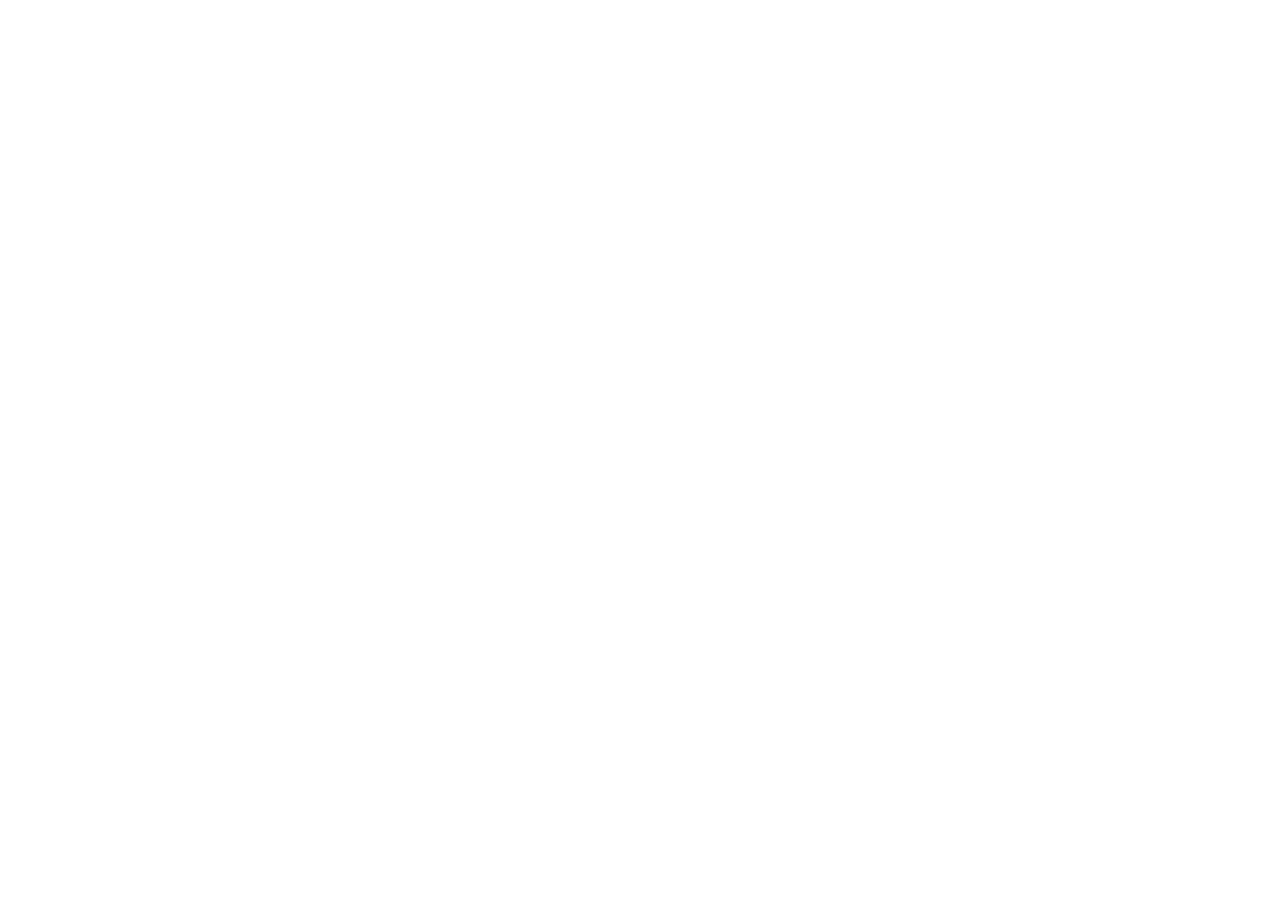
==== autos.html @ 45399de7 "1" ====
<!DOCTYPE html>
<html lang="en">
<head>
    <meta charset="UTF-8">
    <meta name="viewport" content="width=device-width, initial-scale=1.0">
    <link rel="stylesheet" href="libs/bootstrap/css/bootstrap.min.css">
    <title>Document</title>
</head>
<body>












    
    <script src="libs/bootstrap/js/jquery.slim.min.js"></script>
    <script src="libs/bootstrap/js/popper.min.js"></script>
    <script src="libs/bootstrap/js/bootstrap.min.js"></script>
</body>
</html>
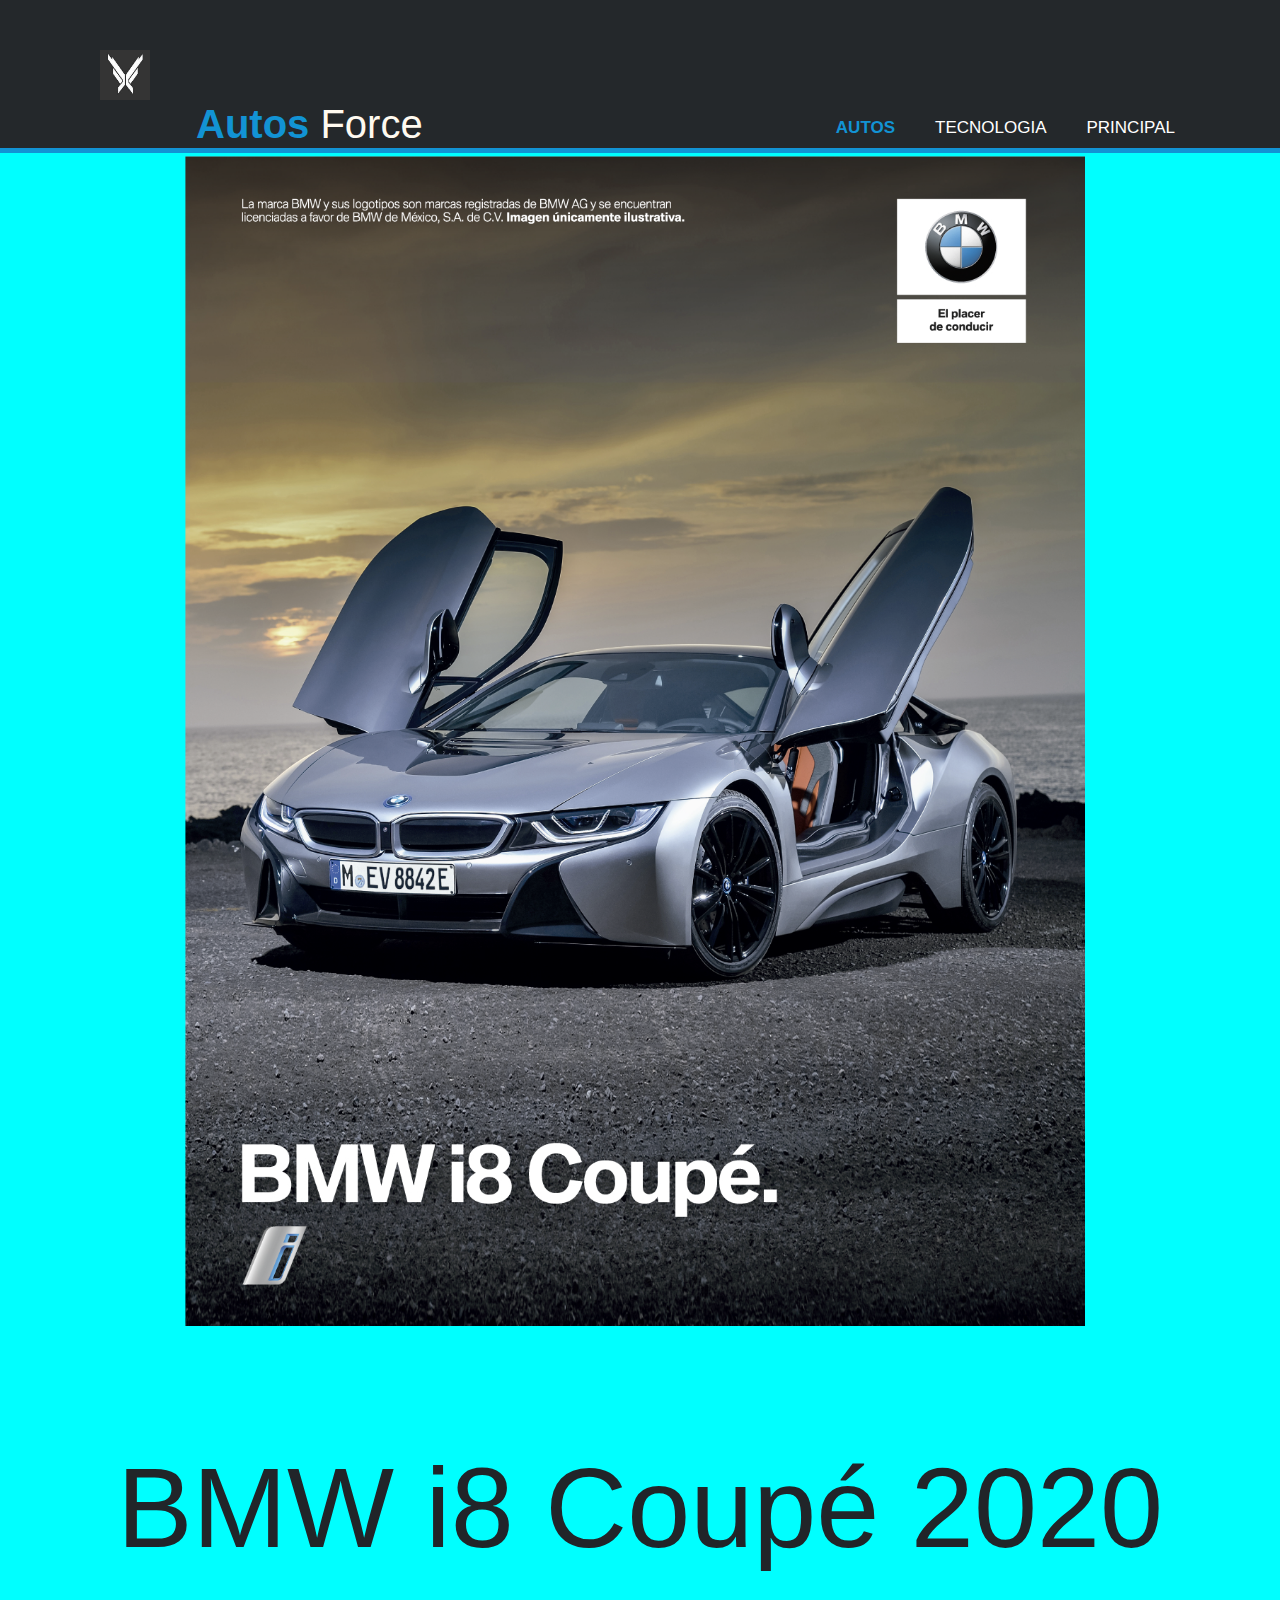
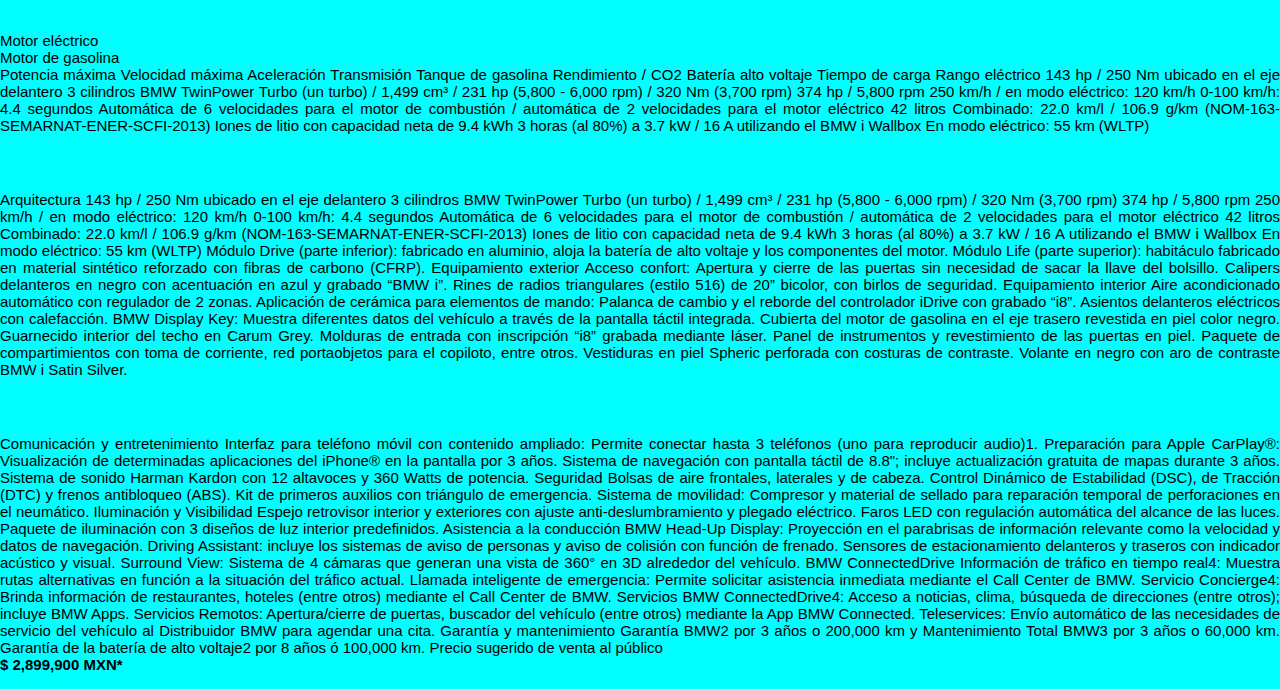
==== commit 2f17ca2a: "6" ====
--- a/autos.html
+++ b/autos.html
@@ -4,11 +4,142 @@
     <meta charset="UTF-8">
     <meta name="viewport" content="width=device-width, initial-scale=1.0">
     <link rel="stylesheet" href="libs/bootstrap/css/bootstrap.min.css">
-    <title>Document</title>
+    <link rel="stylesheet" href="./css/styles2.css">
+    <title>Autos</title>
 </head>
 <body>
+    <header>
+        <div class="container">
+            <div class="row">
+              <div  class="col-1" >
+                <div class="container d-flex justify-content-between>
+                  < a class="navbar-brand" href="#">
+                      <img src="./assets/img/logo.jpeg" width="50" class="d-inline-block align-top" alt="">                    
+              </div>
+            </div>
+        </div>
+          <div class="contenedor">
+              <di id="marca">
+              <h1><span class="resaltado">Autos  </span>Force</h1>
+              </div>
+          <nav>
+      <ul>
+          <li class="actual"><a href="autos.html">Autos</a></li>
+          <li><a href="Tecnologia.html">Tecnologia</a></li>
+          <li><a href="index.html">Principal</a></li>
+      </ul>
+          </nav>
+       </div>
+      </div>  
+   </header>
+   <section>
+      <div>
+        <center> 
+            <img class="imgBMW" src="./assets/img/BMW/bmw.png" alt="BMW">
+        </center>
+          <h3 class="z1">BMW i8 Coupé 2020</h3>
+          <p class="z2">
+            Motor eléctrico <br>
+ Motor de gasolina <br>
+Potencia máxima
+Velocidad máxima
+Aceleración
+Transmisión
+Tanque de gasolina
+Rendimiento / CO2
+Batería alto voltaje
+Tiempo de carga
+Rango eléctrico
 
+143 hp / 250 Nm ubicado en el eje delantero
+3 cilindros BMW TwinPower Turbo (un turbo) / 1,499 cm³ / 231 hp (5,800 - 6,000 rpm) / 320 Nm (3,700 rpm)
+374 hp / 5,800 rpm
+250 km/h / en modo eléctrico: 120 km/h
+0-100 km/h: 4.4 segundos
+Automática de 6 velocidades para el motor de combustión / automática de 2 velocidades para el motor eléctrico
+42 litros
+Combinado: 22.0 km/l / 106.9 g/km (NOM-163-SEMARNAT-ENER-SCFI-2013)
+Iones de litio con capacidad neta de 9.4 kWh
+3 horas (al 80%) a 3.7 kW / 16 A utilizando el BMW i Wallbox
+En modo eléctrico: 55 km (WLTP)
+          </p>
+          <p class="z2">
+            Arquitectura
+            143 hp / 250 Nm ubicado en el eje delantero
+            3 cilindros BMW TwinPower Turbo (un turbo) / 1,499 cm³ / 231 hp (5,800 - 6,000 rpm) / 320 Nm (3,700 rpm)
+            374 hp / 5,800 rpm
+            250 km/h / en modo eléctrico: 120 km/h
+            0-100 km/h: 4.4 segundos
+            Automática de 6 velocidades para el motor de combustión / automática de 2 velocidades para el motor eléctrico
+            42 litros
+            Combinado: 22.0 km/l / 106.9 g/km (NOM-163-SEMARNAT-ENER-SCFI-2013)
+            Iones de litio con capacidad neta de 9.4 kWh
+            3 horas (al 80%) a 3.7 kW / 16 A utilizando el BMW i Wallbox
+            En modo eléctrico: 55 km (WLTP)
+            Módulo Drive (parte inferior): fabricado en aluminio, aloja la batería de alto voltaje y los componentes del motor.
+            Módulo Life (parte superior): habitáculo fabricado en material sintético reforzado con fibras de carbono (CFRP).
+            Equipamiento
+            exterior
+            Acceso confort: Apertura y cierre de las puertas sin necesidad de sacar la llave del bolsillo.
+            Calipers delanteros en negro con acentuación en azul y grabado “BMW i”.
+            Rines de radios triangulares (estilo 516) de 20” bicolor, con birlos de seguridad.
+            Equipamiento
+            interior
+            Aire acondicionado automático con regulador de 2 zonas.
+            Aplicación de cerámica para elementos de mando: Palanca de cambio y el reborde del controlador iDrive con grabado “i8”.
+            Asientos delanteros eléctricos con calefacción.
+            BMW Display Key: Muestra diferentes datos del vehículo a través de la pantalla táctil integrada.
+            Cubierta del motor de gasolina en el eje trasero revestida en piel color negro.
+            Guarnecido interior del techo en Carum Grey.
+            Molduras de entrada con inscripción “i8” grabada mediante láser.
+            Panel de instrumentos y revestimiento de las puertas en piel.
+            Paquete de compartimientos con toma de corriente, red portaobjetos para el copiloto, entre otros.
+            Vestiduras en piel Spheric perforada con costuras de contraste.
+            Volante en negro con aro de contraste BMW i Satin Silver.
+          </p>
+          <p class="z2">
+            Comunicación y
+            entretenimiento
+            Interfaz para teléfono móvil con contenido ampliado: Permite conectar hasta 3 teléfonos (uno para reproducir audio)1.
+            Preparación para Apple CarPlay®: Visualización de determinadas aplicaciones del iPhone® en la pantalla por 3 años.
+            Sistema de navegación con pantalla táctil de 8.8"; incluye actualización gratuita de mapas durante 3 años.
+            Sistema de sonido Harman Kardon con 12 altavoces y 360 Watts de potencia.
+            Seguridad Bolsas de aire frontales, laterales y de cabeza.
+            Control Dinámico de Estabilidad (DSC), de Tracción (DTC) y frenos antibloqueo (ABS).
+            Kit de primeros auxilios con triángulo de emergencia.
+            Sistema de movilidad: Compresor y material de sellado para reparación temporal de perforaciones en el neumático.
+            Iluminación y
+            Visibilidad
+            Espejo retrovisor interior y exteriores con ajuste anti-deslumbramiento y plegado eléctrico.
+            Faros LED con regulación automática del alcance de las luces.
+            Paquete de iluminación con 3 diseños de luz interior predefinidos.
+            Asistencia a
+            la conducción
+            BMW Head-Up Display: Proyección en el parabrisas de información relevante como la velocidad y datos de navegación.
+            Driving Assistant: incluye los sistemas de aviso de personas y aviso de colisión con función de frenado.
+            Sensores de estacionamiento delanteros y traseros con indicador acústico y visual.
+            Surround View: Sistema de 4 cámaras que generan una vista de 360° en 3D alrededor del vehículo.
+            BMW
+            ConnectedDrive
+            Información de tráfico en tiempo real4: Muestra rutas alternativas en función a la situación del tráfico actual.
+            Llamada inteligente de emergencia: Permite solicitar asistencia inmediata mediante el Call Center de BMW.
+            Servicio Concierge4: Brinda información de restaurantes, hoteles (entre otros) mediante el Call Center de BMW.
+            Servicios BMW ConnectedDrive4: Acceso a noticias, clima, búsqueda de direcciones (entre otros); incluye BMW Apps.
+            Servicios Remotos: Apertura/cierre de puertas, buscador del vehículo (entre otros) mediante la App BMW Connected.
+            Teleservices: Envío automático de las necesidades de servicio del vehículo al Distribuidor BMW para agendar una cita.
+            Garantía y
+            mantenimiento
+            Garantía BMW2 por 3 años o 200,000 km y Mantenimiento Total BMW3 por 3 años o 60,000 km.
+            Garantía de la batería de alto voltaje2 por 8 años ó 100,000 km.
+            Precio sugerido de
+            venta al público  <br>
+             <strong> $ 2,899,900 MXN*</strong>
+          
 
+          </p>
+
+      </div>
+   </section>
 
 
 
--- a/css/styles2.css
+++ b/css/styles2.css
@@ -0,0 +1,77 @@
+body {
+    font: 15px Arial, Helvetica, sans-serif;
+    padding: 0;
+    margin: 0;
+    background-color: cyan;
+}
+/*Estilos globales*/
+.contenedor {
+    width: 80%;
+    margin: auto;
+    overflow: hidden;
+}
+ul {
+    margin: 0;
+    padding: 0;
+}
+.boton1 {
+height: 38px;
+background: #e8491d;
+border: 0;
+padding-left: 20px;
+padding-right: 20px;
+color: #fff;
+}
+/*Encabezado*/
+header{
+    background-color: #24282b;
+    color:floralwhite;
+    padding-top: 50px;
+    min-height: 70px;
+    border-bottom: 5px solid #1293d4;
+}
+header a {
+    color: rgb(255, 255, 255);
+    text-decoration: none;
+    text-transform: uppercase;
+    font-size: 17px;
+}
+header li {
+    float: left;
+    display: inline;
+    padding: 0 20px ;
+}
+header  #marca {
+    float: left;
+}
+header #marca h1 {
+    margin: 0;
+    
+}
+header nav {
+    float: right;
+    margin-top: -30px;
+}
+header .resaltado, header .actual a {
+    color: #1293d4;
+    font-weight: bold;
+}
+header a:hover {
+    color:#ccc ;
+    font-weight: bold;
+}
+.imgBMW {
+    margin-right: 10px;
+    padding-top: 3px;
+    width: 900px;
+     }
+     .z1 {
+         margin-top: 3cm;
+         text-align: center;
+         font-size: 3cm;
+     }
+     .z2 {
+         margin-top: 1.5cm;
+         text-align: justify;
+         color:black;
+     }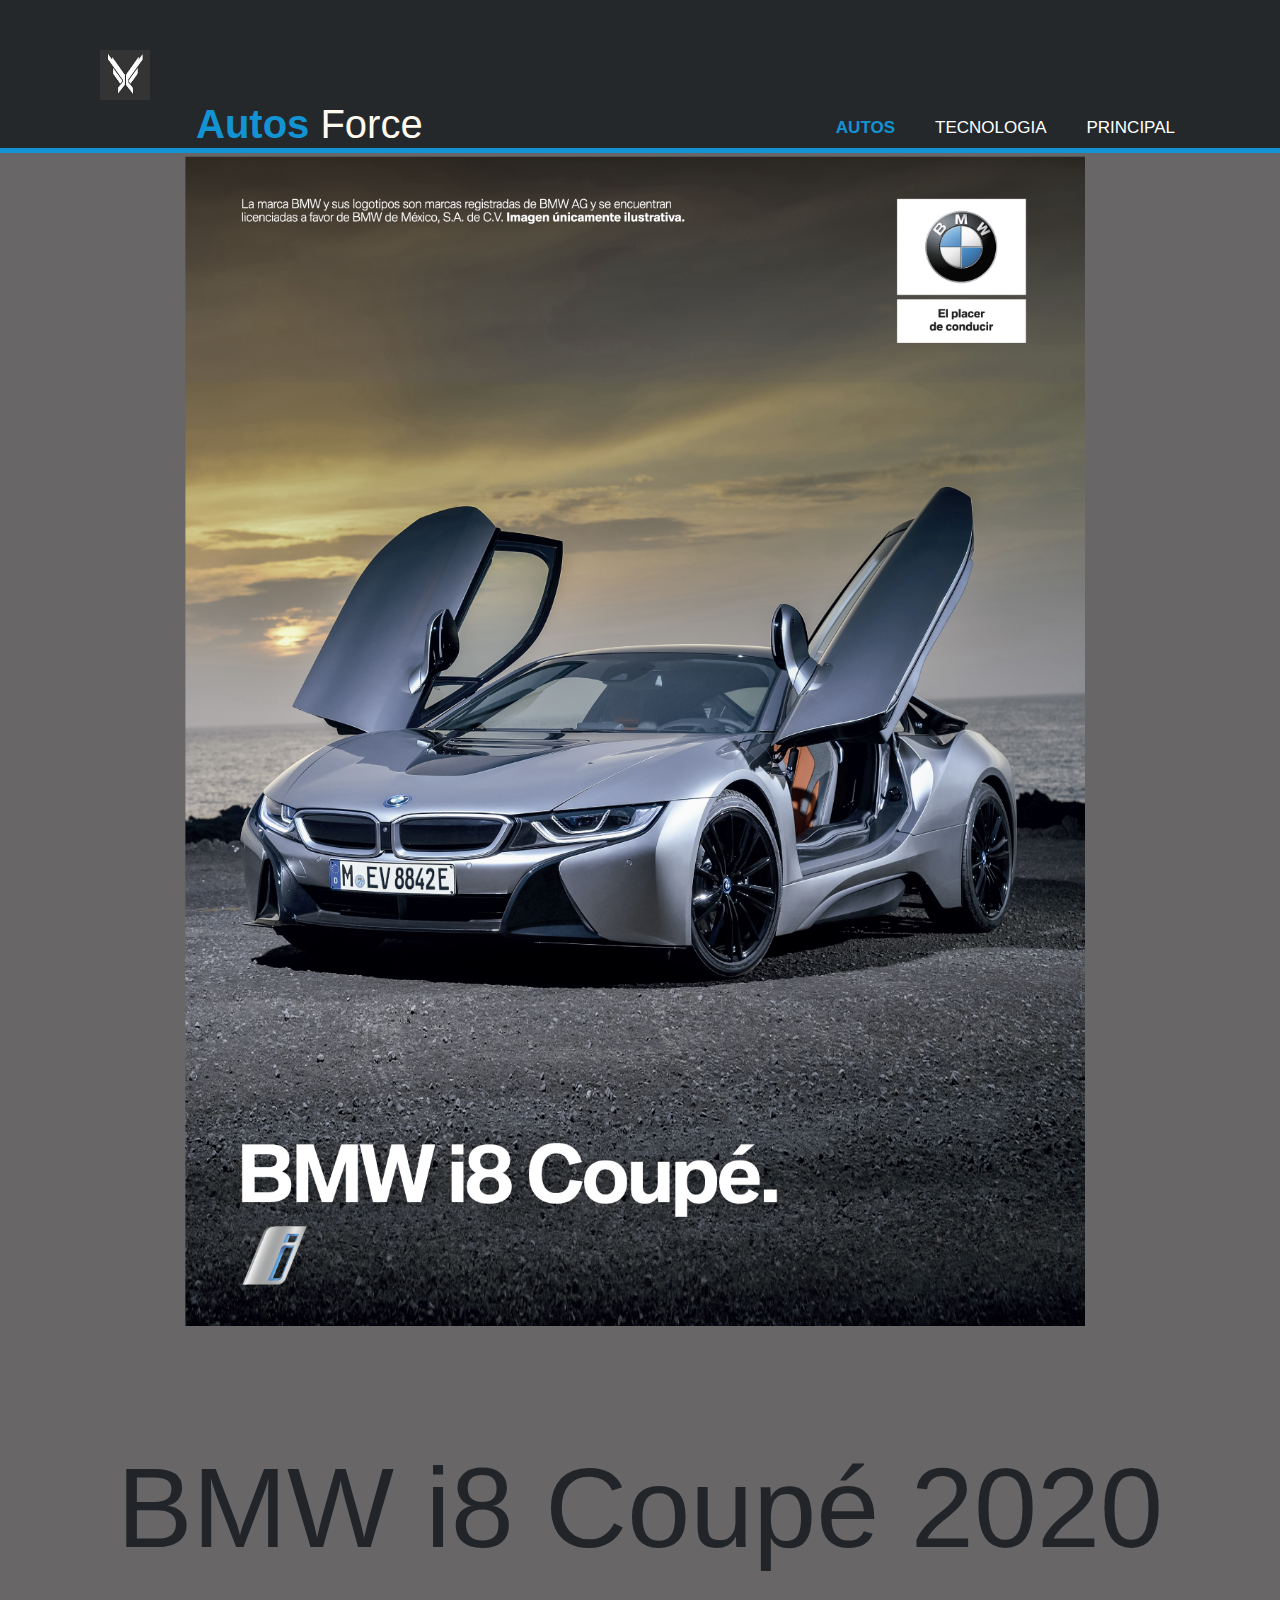
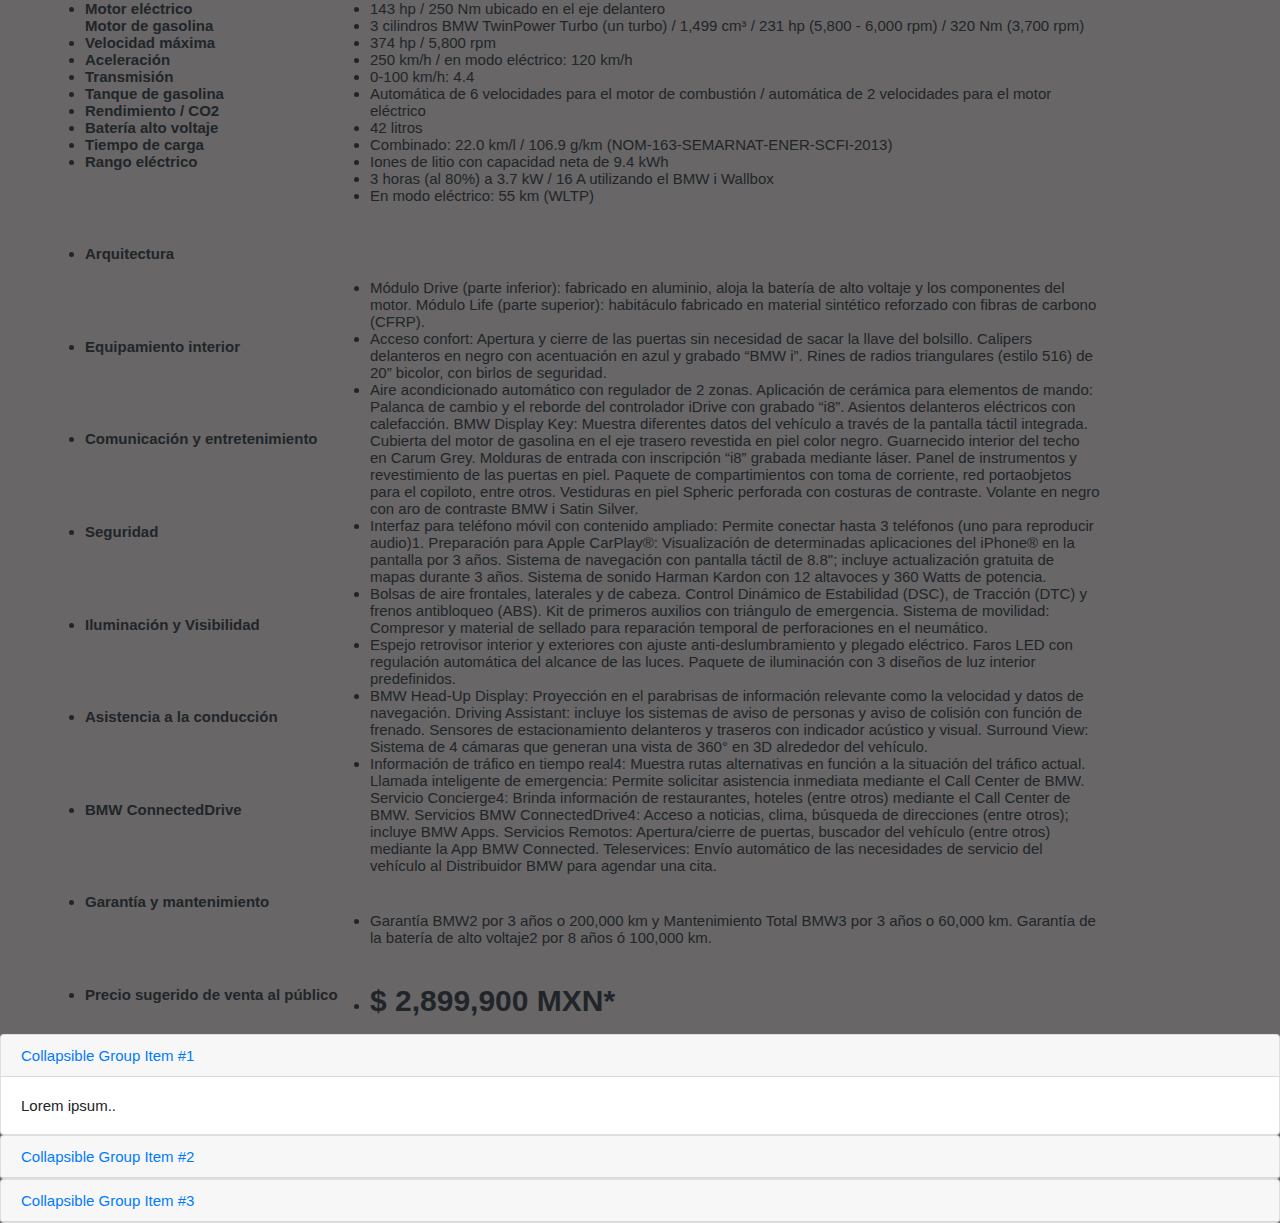
==== commit 5b629cb0: "avance 7" ====
--- a/autos.html
+++ b/autos.html
@@ -38,108 +38,153 @@
             <img class="imgBMW" src="./assets/img/BMW/bmw.png" alt="BMW">
         </center>
           <h3 class="z1">BMW i8 Coupé 2020</h3>
-          <p class="z2">
-            Motor eléctrico <br>
- Motor de gasolina <br>
-Potencia máxima
-Velocidad máxima
-Aceleración
-Transmisión
-Tanque de gasolina
-Rendimiento / CO2
-Batería alto voltaje
-Tiempo de carga
-Rango eléctrico
-
-143 hp / 250 Nm ubicado en el eje delantero
-3 cilindros BMW TwinPower Turbo (un turbo) / 1,499 cm³ / 231 hp (5,800 - 6,000 rpm) / 320 Nm (3,700 rpm)
-374 hp / 5,800 rpm
-250 km/h / en modo eléctrico: 120 km/h
-0-100 km/h: 4.4 segundos
-Automática de 6 velocidades para el motor de combustión / automática de 2 velocidades para el motor eléctrico
-42 litros
-Combinado: 22.0 km/l / 106.9 g/km (NOM-163-SEMARNAT-ENER-SCFI-2013)
-Iones de litio con capacidad neta de 9.4 kWh
-3 horas (al 80%) a 3.7 kW / 16 A utilizando el BMW i Wallbox
-En modo eléctrico: 55 km (WLTP)
-          </p>
-          <p class="z2">
-            Arquitectura
-            143 hp / 250 Nm ubicado en el eje delantero
-            3 cilindros BMW TwinPower Turbo (un turbo) / 1,499 cm³ / 231 hp (5,800 - 6,000 rpm) / 320 Nm (3,700 rpm)
-            374 hp / 5,800 rpm
-            250 km/h / en modo eléctrico: 120 km/h
-            0-100 km/h: 4.4 segundos
-            Automática de 6 velocidades para el motor de combustión / automática de 2 velocidades para el motor eléctrico
-            42 litros
-            Combinado: 22.0 km/l / 106.9 g/km (NOM-163-SEMARNAT-ENER-SCFI-2013)
-            Iones de litio con capacidad neta de 9.4 kWh
-            3 horas (al 80%) a 3.7 kW / 16 A utilizando el BMW i Wallbox
-            En modo eléctrico: 55 km (WLTP)
-            Módulo Drive (parte inferior): fabricado en aluminio, aloja la batería de alto voltaje y los componentes del motor.
-            Módulo Life (parte superior): habitáculo fabricado en material sintético reforzado con fibras de carbono (CFRP).
-            Equipamiento
-            exterior
-            Acceso confort: Apertura y cierre de las puertas sin necesidad de sacar la llave del bolsillo.
-            Calipers delanteros en negro con acentuación en azul y grabado “BMW i”.
-            Rines de radios triangulares (estilo 516) de 20” bicolor, con birlos de seguridad.
-            Equipamiento
-            interior
-            Aire acondicionado automático con regulador de 2 zonas.
-            Aplicación de cerámica para elementos de mando: Palanca de cambio y el reborde del controlador iDrive con grabado “i8”.
-            Asientos delanteros eléctricos con calefacción.
-            BMW Display Key: Muestra diferentes datos del vehículo a través de la pantalla táctil integrada.
-            Cubierta del motor de gasolina en el eje trasero revestida en piel color negro.
-            Guarnecido interior del techo en Carum Grey.
-            Molduras de entrada con inscripción “i8” grabada mediante láser.
-            Panel de instrumentos y revestimiento de las puertas en piel.
-            Paquete de compartimientos con toma de corriente, red portaobjetos para el copiloto, entre otros.
-            Vestiduras en piel Spheric perforada con costuras de contraste.
-            Volante en negro con aro de contraste BMW i Satin Silver.
-          </p>
-          <p class="z2">
-            Comunicación y
-            entretenimiento
-            Interfaz para teléfono móvil con contenido ampliado: Permite conectar hasta 3 teléfonos (uno para reproducir audio)1.
-            Preparación para Apple CarPlay®: Visualización de determinadas aplicaciones del iPhone® en la pantalla por 3 años.
-            Sistema de navegación con pantalla táctil de 8.8"; incluye actualización gratuita de mapas durante 3 años.
-            Sistema de sonido Harman Kardon con 12 altavoces y 360 Watts de potencia.
-            Seguridad Bolsas de aire frontales, laterales y de cabeza.
-            Control Dinámico de Estabilidad (DSC), de Tracción (DTC) y frenos antibloqueo (ABS).
-            Kit de primeros auxilios con triángulo de emergencia.
-            Sistema de movilidad: Compresor y material de sellado para reparación temporal de perforaciones en el neumático.
-            Iluminación y
-            Visibilidad
-            Espejo retrovisor interior y exteriores con ajuste anti-deslumbramiento y plegado eléctrico.
-            Faros LED con regulación automática del alcance de las luces.
-            Paquete de iluminación con 3 diseños de luz interior predefinidos.
-            Asistencia a
-            la conducción
-            BMW Head-Up Display: Proyección en el parabrisas de información relevante como la velocidad y datos de navegación.
-            Driving Assistant: incluye los sistemas de aviso de personas y aviso de colisión con función de frenado.
-            Sensores de estacionamiento delanteros y traseros con indicador acústico y visual.
-            Surround View: Sistema de 4 cámaras que generan una vista de 360° en 3D alrededor del vehículo.
-            BMW
-            ConnectedDrive
-            Información de tráfico en tiempo real4: Muestra rutas alternativas en función a la situación del tráfico actual.
-            Llamada inteligente de emergencia: Permite solicitar asistencia inmediata mediante el Call Center de BMW.
-            Servicio Concierge4: Brinda información de restaurantes, hoteles (entre otros) mediante el Call Center de BMW.
-            Servicios BMW ConnectedDrive4: Acceso a noticias, clima, búsqueda de direcciones (entre otros); incluye BMW Apps.
-            Servicios Remotos: Apertura/cierre de puertas, buscador del vehículo (entre otros) mediante la App BMW Connected.
-            Teleservices: Envío automático de las necesidades de servicio del vehículo al Distribuidor BMW para agendar una cita.
-            Garantía y
-            mantenimiento
-            Garantía BMW2 por 3 años o 200,000 km y Mantenimiento Total BMW3 por 3 años o 60,000 km.
-            Garantía de la batería de alto voltaje2 por 8 años ó 100,000 km.
-            Precio sugerido de
-            venta al público  <br>
-             <strong> $ 2,899,900 MXN*</strong>
-          
-
-          </p>
-
       </div>
+      <div class="container">
+        <div class="row">
+          <div class="col-3">
+            <p> 
+               
+              <ul> 
+                <strong>
+                <li > Motor eléctrico <br> Motor de gasolina <br></li> 
+               <li> Velocidad máxima <br></li> 
+               <li>Aceleración <br></li> 
+               <li>Transmisión <br></li> 
+                <li>Tanque de gasolina <br></li> 
+               <li>Rendimiento / CO2 <br></li> 
+               <li>Batería alto voltaje <br></li> 
+               <li>Tiempo de carga <br></li> 
+              <li>Rango eléctrico <br></li> 
+               <li class="lit" >Arquitectura <br></li> 
+              <li class="lit">Equipamiento
+                interior <br></li>  
+             <li class="lit"> Comunicación y
+              entretenimiento <br></li>      
+             <li class="lit">Seguridad <br></li>   
+              <li class="lit"> Iluminación y
+                Visibilidad <br></li> 
+          <li class="lit">Asistencia a
+            la conducción <br></li>    
+        <li class="lit"> BMW
+          ConnectedDrive <br></li>  
+ <li class="lit">Garantía y
+  mantenimiento <br></li> 
+     <li class="lit"> Precio sugerido de
+      venta al público <br></li>
+</ul>
+
+            
+            
+            
+            </strong> </p>
+          </div>
+          <div class="col-8">
+            <p>
+              <ul>
+           <li>143 hp / 250 Nm ubicado en el eje delantero <br></li>   
+   <li> 3 cilindros BMW TwinPower Turbo (un turbo) / 1,499 cm³ / 231 hp (5,800 - 6,000 rpm) / 320 Nm (3,700 rpm) <br></li>
+   <li>374 hp / 5,800 rpm <br></li> 
+   <li>250 km/h / en modo eléctrico: 120 km/h <br></li> 
+<li>0-100 km/h: 4.4  <br></li>    
+  <li>Automática de 6 velocidades para el motor de combustión / automática de 2 velocidades para el motor eléctrico <br></li>  
+  <li> 42 litros <br></li> 
+  <li>Combinado: 22.0 km/l / 106.9 g/km (NOM-163-SEMARNAT-ENER-SCFI-2013) <br></li>  
+  <li>Iones de litio con capacidad neta de 9.4 kWh <br></li>  
+   <li> 3 horas (al 80%) a 3.7 kW / 16 A utilizando el BMW i Wallbox <br></li>
+   <li > En modo eléctrico: 55 km (WLTP) <br> </li>
+   <li class="lit">Módulo Drive (parte inferior): fabricado en aluminio, aloja la batería de alto voltaje y los componentes del motor.
+    Módulo Life (parte superior): habitáculo fabricado en material sintético reforzado con fibras de carbono (CFRP).</li>
+    <li>Acceso confort: Apertura y cierre de las puertas sin necesidad de sacar la llave del bolsillo.
+      Calipers delanteros en negro con acentuación en azul y grabado “BMW i”.
+      Rines de radios triangulares (estilo 516) de 20” bicolor, con birlos de seguridad.</li>
+      <li>Aire acondicionado automático con regulador de 2 zonas.
+        Aplicación de cerámica para elementos de mando: Palanca de cambio y el reborde del controlador iDrive con grabado “i8”.
+        Asientos delanteros eléctricos con calefacción.
+        BMW Display Key: Muestra diferentes datos del vehículo a través de la pantalla táctil integrada.
+        Cubierta del motor de gasolina en el eje trasero revestida en piel color negro.
+        Guarnecido interior del techo en Carum Grey.
+        Molduras de entrada con inscripción “i8” grabada mediante láser.
+        Panel de instrumentos y revestimiento de las puertas en piel.
+        Paquete de compartimientos con toma de corriente, red portaobjetos para el copiloto, entre otros.
+        Vestiduras en piel Spheric perforada con costuras de contraste.
+        Volante en negro con aro de contraste BMW i Satin Silver.</li>
+        <li>Interfaz para teléfono móvil con contenido ampliado: Permite conectar hasta 3 teléfonos (uno para reproducir audio)1.
+          Preparación para Apple CarPlay®: Visualización de determinadas aplicaciones del iPhone® en la pantalla por 3 años.
+          Sistema de navegación con pantalla táctil de 8.8"; incluye actualización gratuita de mapas durante 3 años.
+          Sistema de sonido Harman Kardon con 12 altavoces y 360 Watts de potencia.</li>
+
+<li>Bolsas de aire frontales, laterales y de cabeza.
+  Control Dinámico de Estabilidad (DSC), de Tracción (DTC) y frenos antibloqueo (ABS).
+  Kit de primeros auxilios con triángulo de emergencia.
+  Sistema de movilidad: Compresor y material de sellado para reparación temporal de perforaciones en el neumático.</li>
+<li>Espejo retrovisor interior y exteriores con ajuste anti-deslumbramiento y plegado eléctrico.
+  Faros LED con regulación automática del alcance de las luces.
+  Paquete de iluminación con 3 diseños de luz interior predefinidos.</li>
+  <li>BMW Head-Up Display: Proyección en el parabrisas de información relevante como la velocidad y datos de navegación.
+    Driving Assistant: incluye los sistemas de aviso de personas y aviso de colisión con función de frenado.
+    Sensores de estacionamiento delanteros y traseros con indicador acústico y visual.
+    Surround View: Sistema de 4 cámaras que generan una vista de 360° en 3D alrededor del vehículo.</li>
+<li>Información de tráfico en tiempo real4: Muestra rutas alternativas en función a la situación del tráfico actual.
+  Llamada inteligente de emergencia: Permite solicitar asistencia inmediata mediante el Call Center de BMW.
+  Servicio Concierge4: Brinda información de restaurantes, hoteles (entre otros) mediante el Call Center de BMW.
+  Servicios BMW ConnectedDrive4: Acceso a noticias, clima, búsqueda de direcciones (entre otros); incluye BMW Apps.
+  Servicios Remotos: Apertura/cierre de puertas, buscador del vehículo (entre otros) mediante la App BMW Connected.
+  Teleservices: Envío automático de las necesidades de servicio del vehículo al Distribuidor BMW para agendar una cita.</li>
+<li class="lits">Garantía BMW2 por 3 años o 200,000 km y Mantenimiento Total BMW3 por 3 años o 60,000 km.
+  Garantía de la batería de alto voltaje2 por 8 años ó 100,000 km.</li>
+<li class="lits"><strong style="font-size: 30px;" >$ 2,899,900 MXN*</strong></li>
+
+</ul>
+            </p>
+          </div>
+        </div>
+      </div>
+      
    </section>
+                <section>
+                  <div id="accordion">
+
+                    <div class="card">
+                      <div class="card-header">
+                        <a class="card-link" data-toggle="collapse" href="#collapseOne">
+                          Collapsible Group Item #1
+                        </a>
+                      </div>
+                      <div id="collapseOne" class="collapse show" data-parent="#accordion">
+                        <div class="card-body">
+                          Lorem ipsum..
+                        </div>
+                      </div>
+                    </div>
+                  
+                    <div class="card">
+                      <div class="card-header">
+                        <a class="collapsed card-link" data-toggle="collapse" href="#collapseTwo">
+                          Collapsible Group Item #2
+                        </a>
+                      </div>
+                      <div id="collapseTwo" class="collapse" data-parent="#accordion">
+                        <div class="card-body">
+                          Lorem ipsum..
+                        </div>
+                      </div>
+                    </div>
+                  
+                    <div class="card">
+                      <div class="card-header">
+                        <a class="collapsed card-link" data-toggle="collapse" href="#collapseThree">
+                          Collapsible Group Item #3
+                        </a>
+                      </div>
+                      <div id="collapseThree" class="collapse" data-parent="#accordion">
+                        <div class="card-body">
+                          Lorem ipsum..
+                        </div>
+                      </div>
+                    </div>
+                  
+                  </div>
+                </section>
 
 
 
--- a/css/styles2.css
+++ b/css/styles2.css
@@ -2,7 +2,7 @@
     font: 15px Arial, Helvetica, sans-serif;
     padding: 0;
     margin: 0;
-    background-color: cyan;
+    background-color: rgb(104, 102, 102);
 }
 /*Estilos globales*/
 .contenedor {
@@ -73,5 +73,12 @@
      .z2 {
          margin-top: 1.5cm;
          text-align: justify;
-         color:black;
-     }+         color:rgb(255, 255, 255);
+     }
+     .lit {
+        margin-top: 2cm;
+    }
+    .lits{
+        margin-top: 1cm;
+    
+    }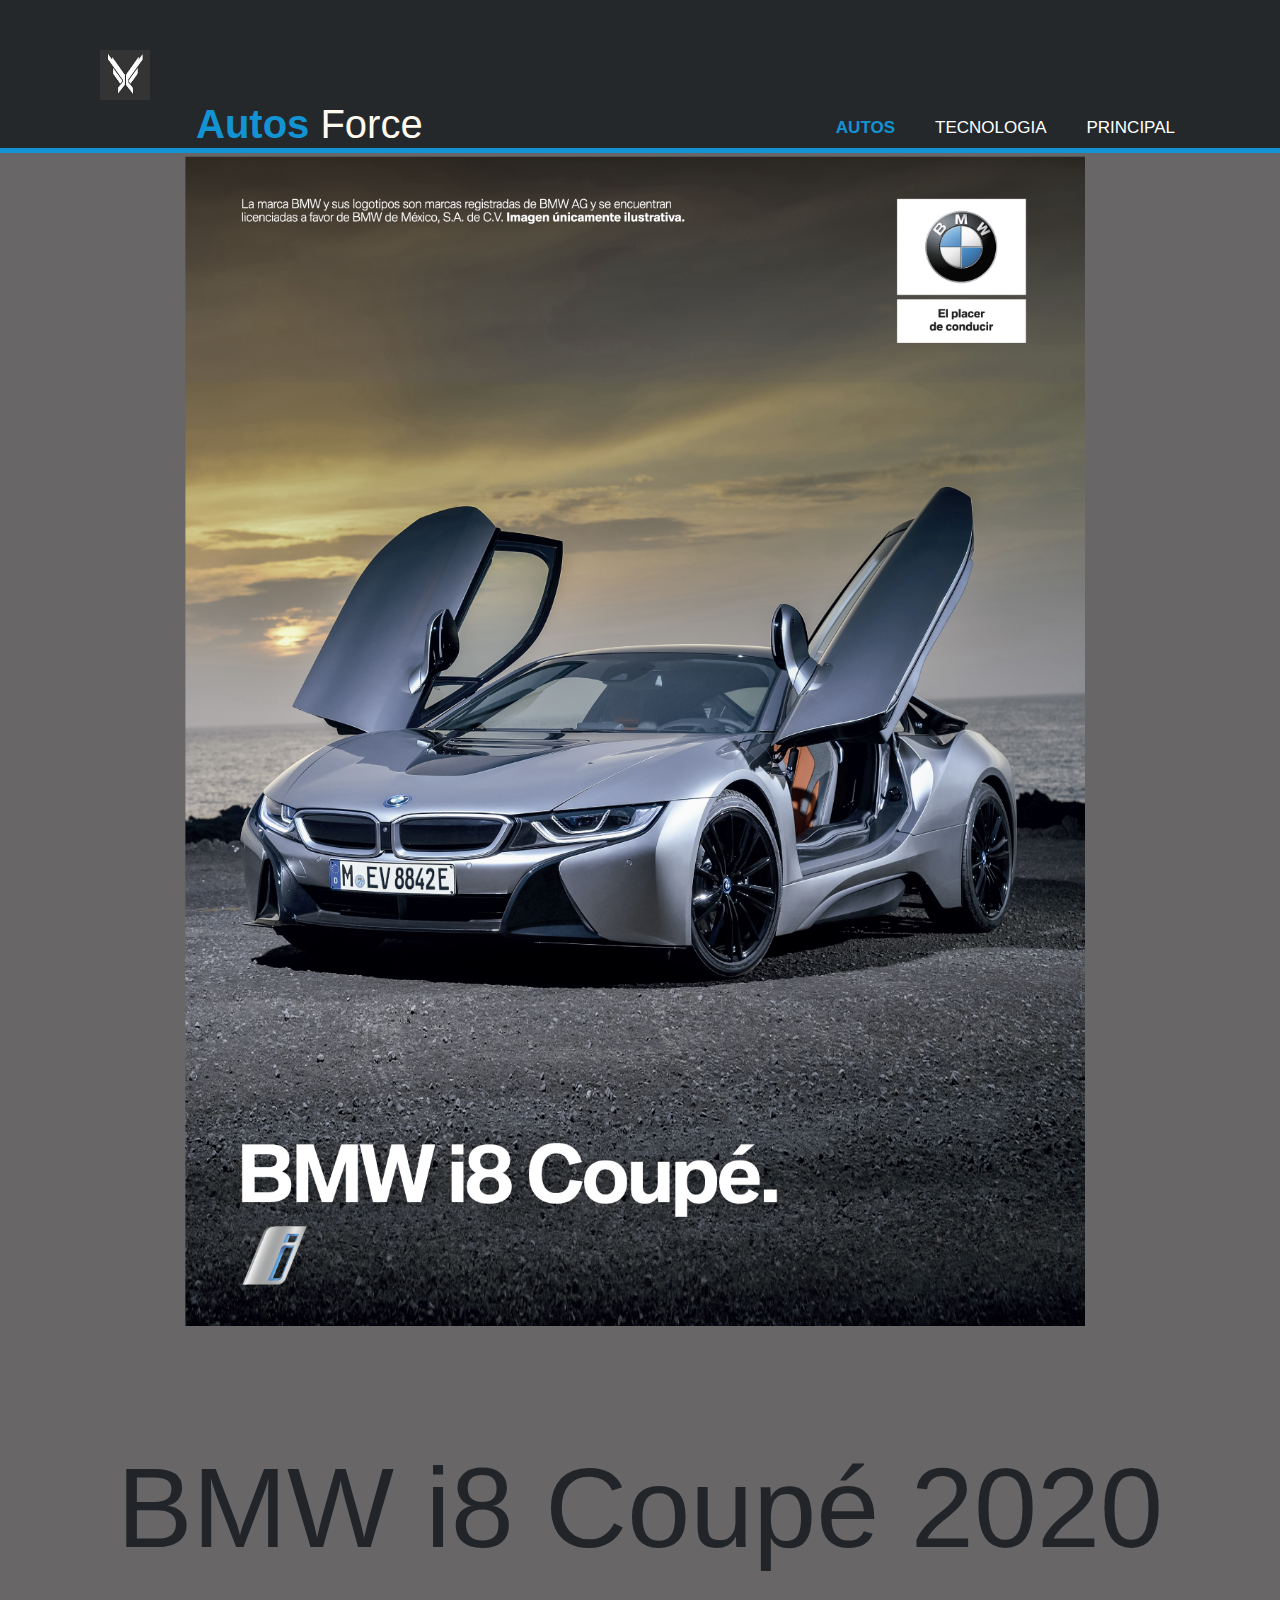
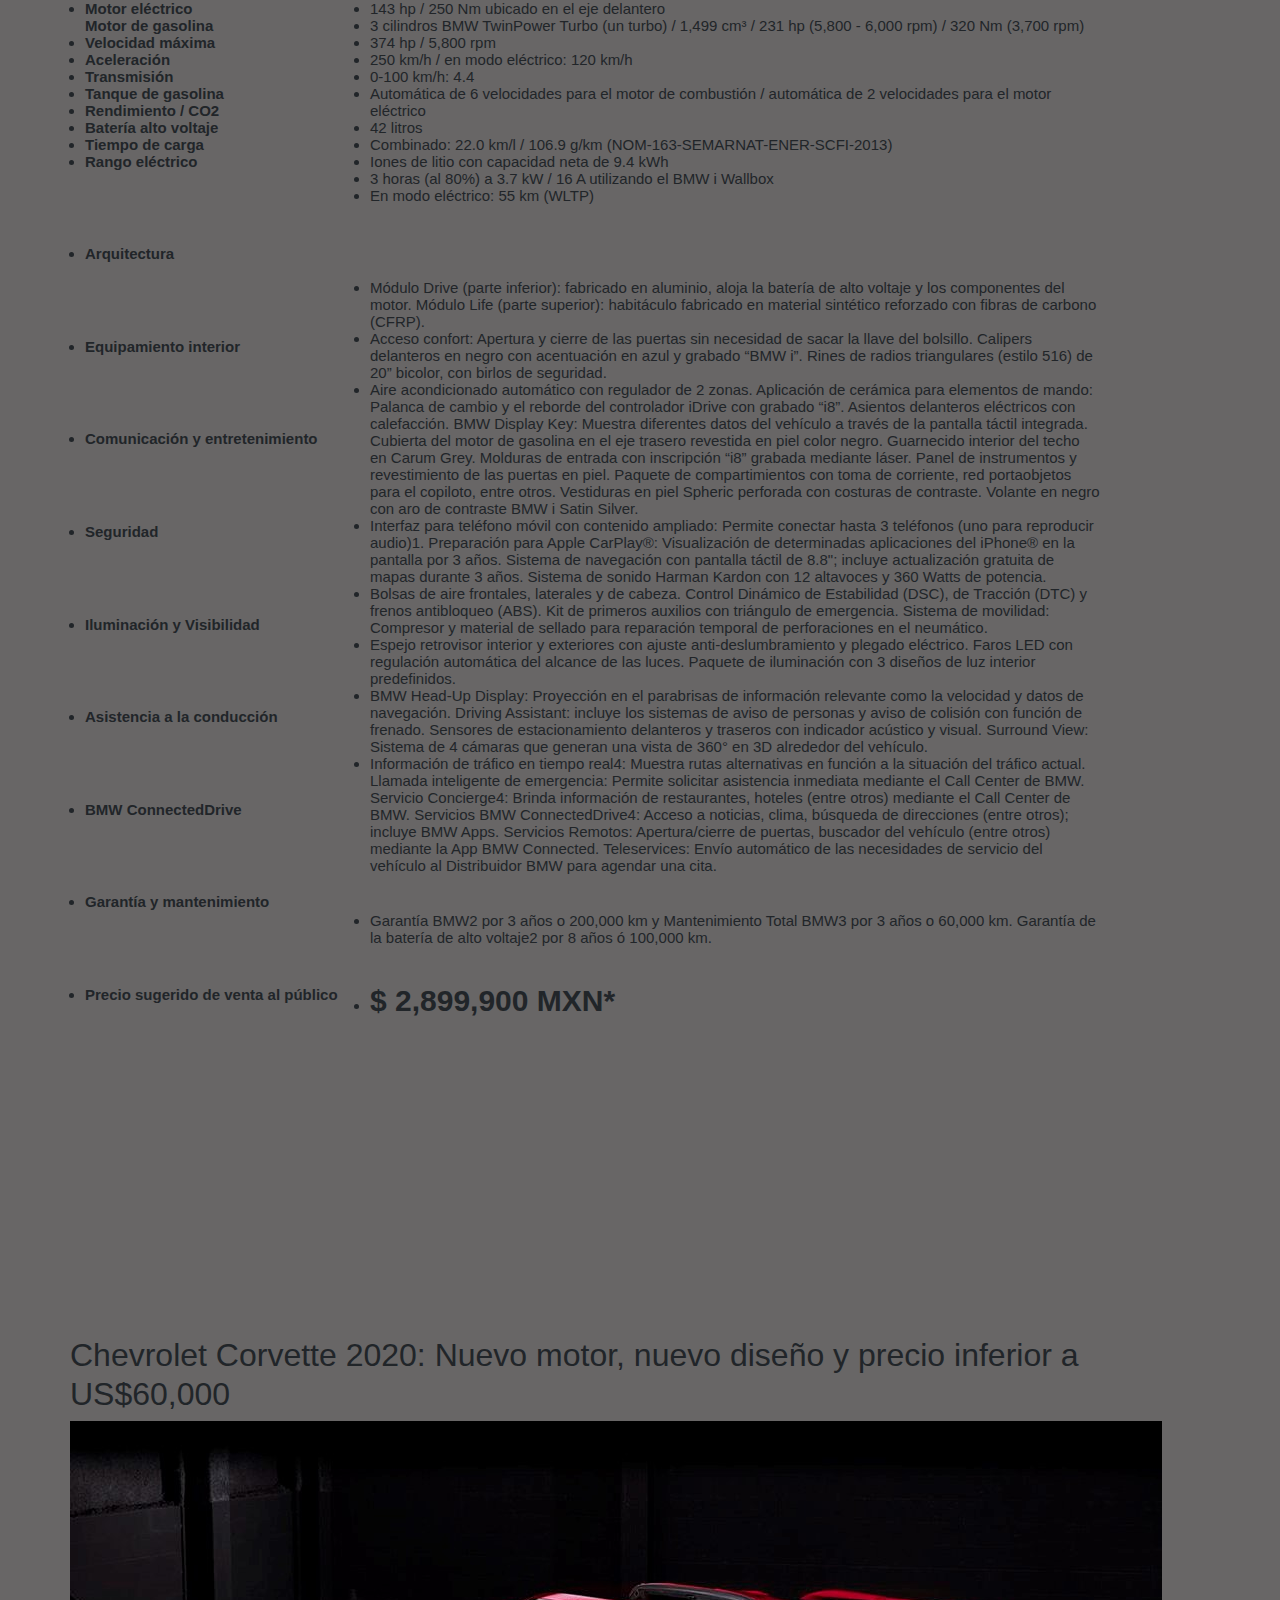
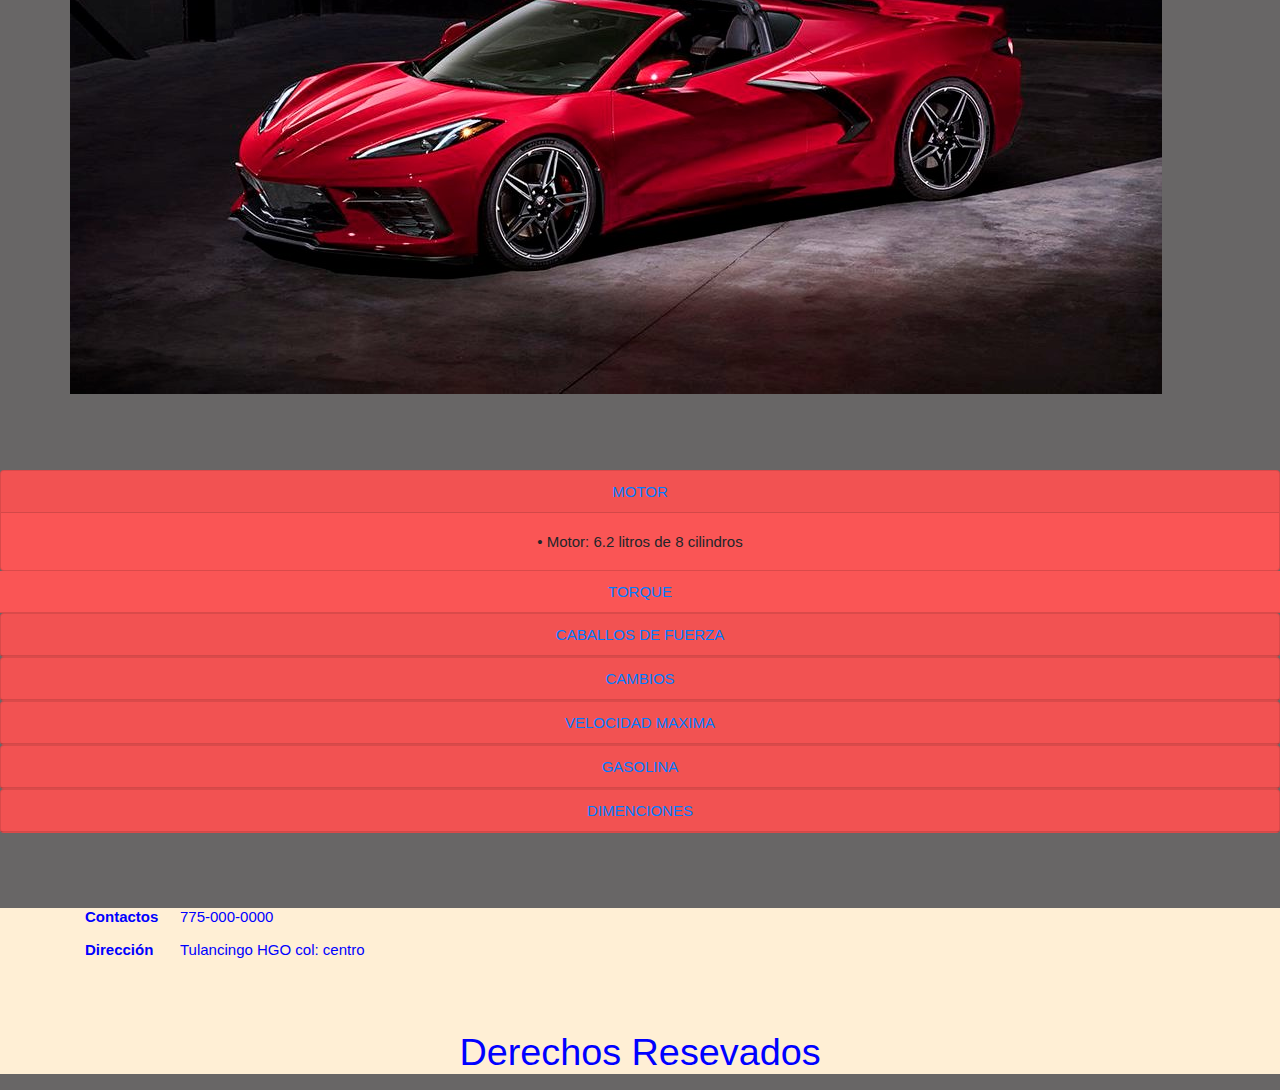
==== commit d23dae65: "avance 8" ====
--- a/autos.html
+++ b/autos.html
@@ -141,57 +141,131 @@
       </div>
       
    </section>
-                <section>
+                <section style="margin-top: 8cm;">
+                  <div class="container">
+                    <div class="row">
+                      <div class="12">
+                        <h2>Chevrolet Corvette 2020: Nuevo motor, nuevo diseño y precio inferior a US$60,000</h2>
+                          <img src="./assets/img/Corvet/Corvet.jpg" alt="">
+                      </div>
+                    </div>
+                  </div>
+
+                  <div class="acordeon">
+
                   <div id="accordion">
 
-                    <div class="card">
+                    <div  style="background-color:rgb(250, 85, 85);" class="card">
                       <div class="card-header">
                         <a class="card-link" data-toggle="collapse" href="#collapseOne">
-                          Collapsible Group Item #1
+                          MOTOR
                         </a>
                       </div>
                       <div id="collapseOne" class="collapse show" data-parent="#accordion">
                         <div class="card-body">
-                          Lorem ipsum..
+                          •	Motor: 6.2 litros de 8 cilindros 
                         </div>
                       </div>
                     </div>
                   
-                    <div class="card">
-                      <div class="card-header">
+                   
+                      <div style="background-color:rgb(250, 85, 85);" class="card-header">
                         <a class="collapsed card-link" data-toggle="collapse" href="#collapseTwo">
-                          Collapsible Group Item #2
+                        TORQUE
                         </a>
                       </div>
                       <div id="collapseTwo" class="collapse" data-parent="#accordion">
                         <div class="card-body">
-                          Lorem ipsum..
+                          •	Torque: 465 a 470 libras-pie a 5,150rpm
                         </div>
                       </div>
                     </div>
                   
-                    <div class="card">
-                      <div class="card-header">
-                        <a class="collapsed card-link" data-toggle="collapse" href="#collapseThree">
-                          Collapsible Group Item #3
-                        </a>
-                      </div>
-                      <div id="collapseThree" class="collapse" data-parent="#accordion">
-                        <div class="card-body">
-                          Lorem ipsum..
-                        </div>
-                      </div>
-                    </div>
-                  
-                  </div>
+                    <div  style="background-color:rgb(250, 85, 85);" class="card">
+                      <div class="card-header">
+                        <a class="collapsed card-link" data-toggle="collapse" href="#collapseThree">
+                          CABALLOS DE FUERZA
+                        </a>
+                      </div>
+                      <div id="collapseThree" class="collapse" data-parent="#accordion">
+                        <div class="card-body">
+                          •	Caballos de fuerza: 490 o 495 a 6,450 rpm
+                        </div>
+                      </div>
+                    </div>
+                    <div  style="background-color:rgb(250, 85, 85);" class="card">
+                      <div class="card-header">
+                        <a class="collapsed card-link" data-toggle="collapse" href="#collapseThree">
+                         CAMBIOS
+                        </a>
+                      </div>
+                      <div id="collapseThree" class="collapse" data-parent="#accordion">
+                        <div class="card-body">
+                          •	Cambios: 8 con transmisión automática y modo de cambios manual
+                        </div>
+                      </div>
+                    </div>
+                    <div   style="background-color:rgb(250, 85, 85);" class="card">
+                      <div class="card-header">
+                        <a class="collapsed card-link" data-toggle="collapse" href="#collapseThree">
+                       VELOCIDAD MAXIMA
+                        </a>
+                      </div>
+                      <div id="collapseThree" class="collapse" data-parent="#accordion">
+                        <div class="card-body">
+                          •	Velocidad máxima: 190 mph (305 km por hora)
+                        </div>
+                      </div>
+                    </div>
+                    <div style="background-color:rgb(250, 85, 85);" class="card">
+                      <div class="card-header">
+                        <a class="collapsed card-link" data-toggle="collapse" href="#collapseThree">
+                         GASOLINA
+                        </a>
+                      </div>
+                      <div id="collapseThree" class="collapse" data-parent="#accordion">
+                        <div class="card-body">
+                          •	MPG o gasolina (combinado / ciudad / carretera) estimada: 19 / 16/ 26 
+                        </div>
+                      </div>
+                    </div>
+                    <div  style="background-color:rgb(250, 85, 85);" class="card">
+                      <div class="card-header">
+                        <a class="collapsed card-link" data-toggle="collapse" href="#collapseThree">
+                         DIMENCIONES
+                        </a>
+                      </div>
+                      <div id="collapseThree" class="collapse" data-parent="#accordion">
+                        <div class="card-body">
+                          •	Dimensiones (largo, ancho, alto): 463.1x190.8x123.5 cm (182.3x76.1x48.6 pulgadas)
+                        </div>
+                      </div>
+                    </div>
+                  </div>
+                </div>
                 </section>
 
-
-
-
-
-
-
+                <footer class="footer">
+                  <div class="container">
+                    <div class="row"> 
+                      <div class="col-1">
+                        <p> <strong>Contactos</strong> </p>
+                        <p> <strong>Dirección</strong>  </p>
+                      </div>
+                      <div class="col-7">
+                <p>775-000-0000</p>
+                <p>Tulancingo HGO 
+                  col: centro
+                </p>
+                      </div>
+                    
+                    </div>
+                  </div>
+                  <div style="font-size: 1cm;" class="z2">
+                    <p>Derechos Resevados</p>
+                
+                  </div>
+                </footer>
 
 
 
--- a/css/styles2.css
+++ b/css/styles2.css
@@ -81,4 +81,18 @@
     .lits{
         margin-top: 1cm;
     
+    }
+    .acordeon {
+        margin-top: 2cm;
+        text-align: center;
+    }
+    .footer {
+        background-color: papayawhip;
+        margin-top: 2cm;
+        font-style: initial;
+        color: blue;
+    }
+    .z2 {
+        text-align: center;
+        color: blue;
     }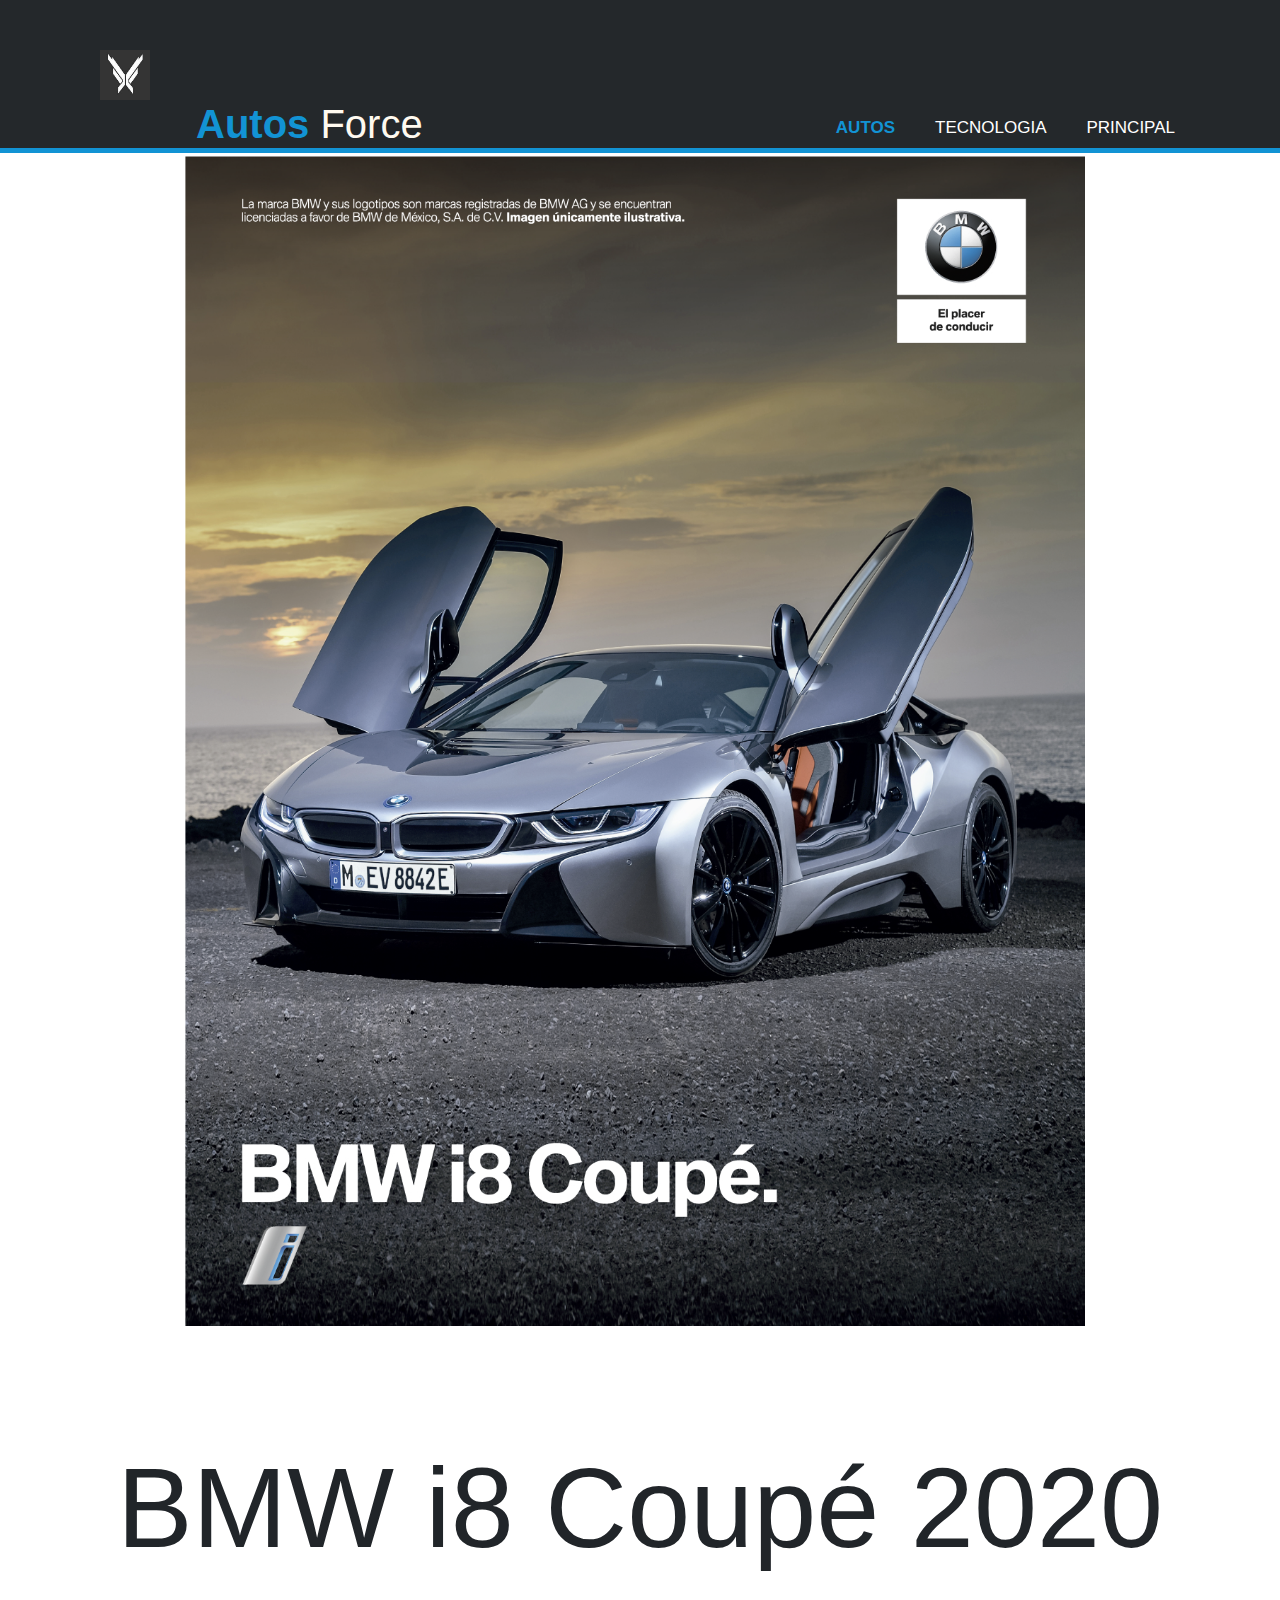
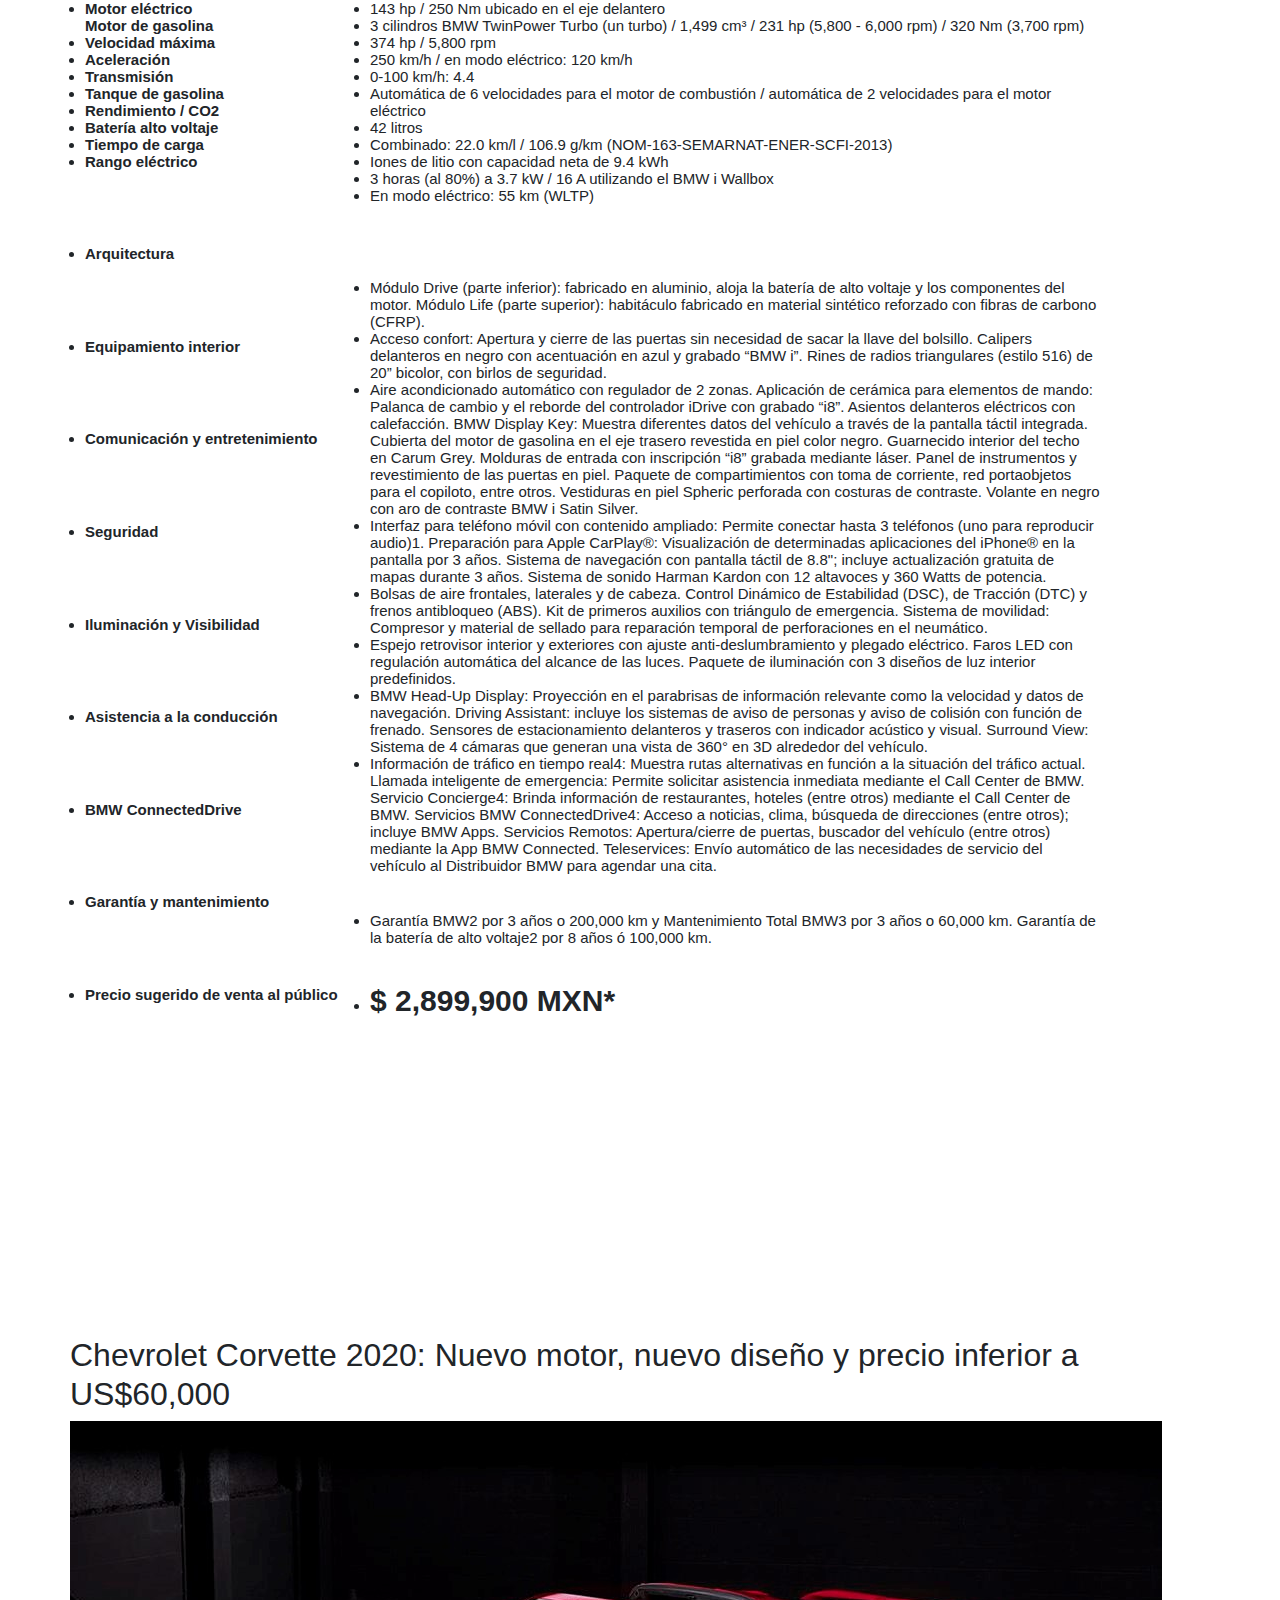
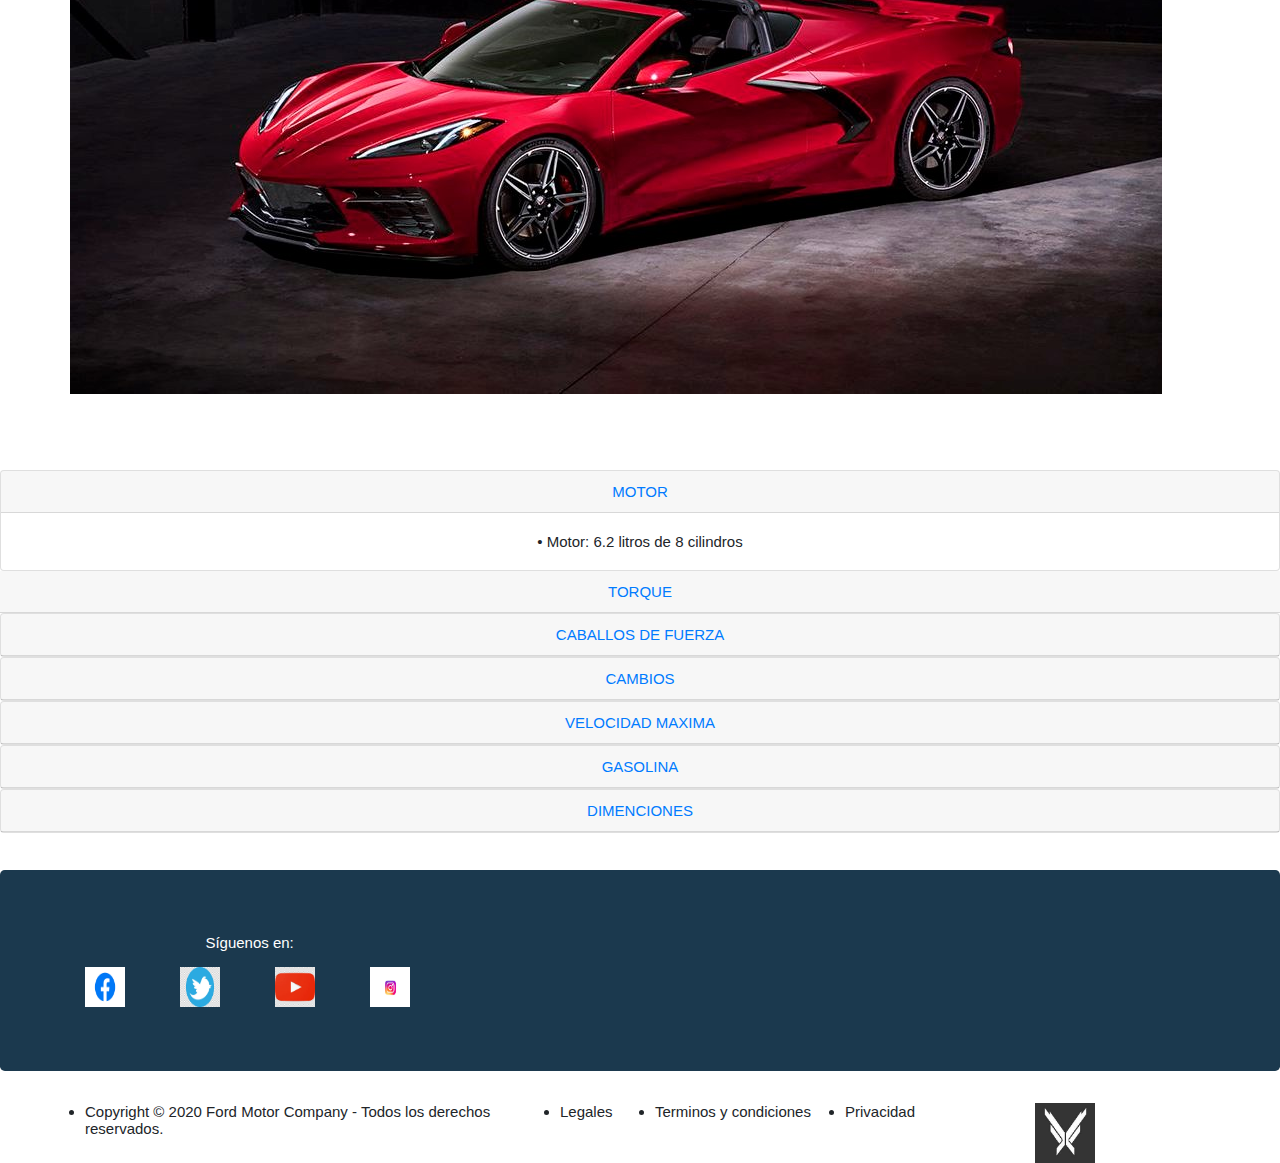
==== commit 6287ff33: "avance 10" ====
--- a/autos.html
+++ b/autos.html
@@ -155,7 +155,7 @@
 
                   <div id="accordion">
 
-                    <div  style="background-color:rgb(250, 85, 85);" class="card">
+                    <div  class="card">
                       <div class="card-header">
                         <a class="card-link" data-toggle="collapse" href="#collapseOne">
                           MOTOR
@@ -169,7 +169,7 @@
                     </div>
                   
                    
-                      <div style="background-color:rgb(250, 85, 85);" class="card-header">
+                      <div  class="card-header">
                         <a class="collapsed card-link" data-toggle="collapse" href="#collapseTwo">
                         TORQUE
                         </a>
@@ -181,7 +181,7 @@
                       </div>
                     </div>
                   
-                    <div  style="background-color:rgb(250, 85, 85);" class="card">
+                    <div  class="card">
                       <div class="card-header">
                         <a class="collapsed card-link" data-toggle="collapse" href="#collapseThree">
                           CABALLOS DE FUERZA
@@ -193,7 +193,7 @@
                         </div>
                       </div>
                     </div>
-                    <div  style="background-color:rgb(250, 85, 85);" class="card">
+                    <div  class="card">
                       <div class="card-header">
                         <a class="collapsed card-link" data-toggle="collapse" href="#collapseThree">
                          CAMBIOS
@@ -205,7 +205,7 @@
                         </div>
                       </div>
                     </div>
-                    <div   style="background-color:rgb(250, 85, 85);" class="card">
+                    <div  class="card">
                       <div class="card-header">
                         <a class="collapsed card-link" data-toggle="collapse" href="#collapseThree">
                        VELOCIDAD MAXIMA
@@ -217,7 +217,7 @@
                         </div>
                       </div>
                     </div>
-                    <div style="background-color:rgb(250, 85, 85);" class="card">
+                    <div  class="card">
                       <div class="card-header">
                         <a class="collapsed card-link" data-toggle="collapse" href="#collapseThree">
                          GASOLINA
@@ -229,7 +229,7 @@
                         </div>
                       </div>
                     </div>
-                    <div  style="background-color:rgb(250, 85, 85);" class="card">
+                    <div  class="card">
                       <div class="card-header">
                         <a class="collapsed card-link" data-toggle="collapse" href="#collapseThree">
                          DIMENCIONES
@@ -245,27 +245,110 @@
                 </div>
                 </section>
 
-                <footer class="footer">
+            <footer class="foot">
+
+                <div class="jumbotron" style="background-color:#1b394e ;">
                   <div class="container">
-                    <div class="row"> 
-                      <div class="col-1">
-                        <p> <strong>Contactos</strong> </p>
-                        <p> <strong>Dirección</strong>  </p>
-                      </div>
-                      <div class="col-7">
-                <p>775-000-0000</p>
-                <p>Tulancingo HGO 
-                  col: centro
-                </p>
-                      </div>
+                    <div class="row">
+                      <div class="col-sm-4">
+                        <div class="desktop hideForMobile"><p style="text-align: center;"><span style="color: white;"> Síguenos en:&nbsp;&nbsp;&nbsp; &nbsp;</span></p>
+                      </div>
+
+                    </div>
+
+                  </div>
+                  
+
+                </div >
+
+                <div   class="container">
+                  <div  class="row">
+                    <div class="col-sm-1">
+                       <div class="image section">
+                  <div class="common-image align-center size-auto">
+                    <div class="component-content     caption none    is-small cap-align-left">
+                      <picture>
+                        <img  src="./assets/img/footer/facebook.png" data-img-width="40" data-img-height="40" data-browser="{}" draggable="false" class=" lazyloaded" alt="Sigue a Ford México en sus Redes Sociales: Facebook" style="width: 40px; height: 40px;">
+                      </picture>
+
+
+                    </div>
                     
-                    </div>
-                  </div>
-                  <div style="font-size: 1cm;" class="z2">
-                    <p>Derechos Resevados</p>
-                
-                  </div>
-                </footer>
+
+                  </div>
+
+                </div>
+
+                    </div>
+                    <div class="col-sm-1">
+                      <picture>
+                        <img  src="./assets/img/footer/twiter.png" data-img-width="40" data-img-height="40" data-browser="{}" draggable="false" class=" lazyloaded" alt="Sigue a Ford México en sus Redes Sociales: Facebook" style="width: 40px; height: 40px;">
+                      </picture>
+
+
+                    </div>
+                    <div class="col-sm-1">
+                      <picture>
+                        <img  src="./assets/img/footer/youtuve.jpeg" data-img-width="40" data-img-height="40" data-browser="{}" draggable="false" class=" lazyloaded" alt="Sigue a Ford México en sus Redes Sociales: Facebook" style="width: 40px; height: 40px;">
+                      </picture>
+
+
+                    </div>
+                    <div class="col-sm-1">
+                      <picture>
+                        <img  src="./assets/img/footer/instagram.jpeg" data-img-width="40" data-img-height="40" data-browser="{}" draggable="false" class=" lazyloaded" alt="Sigue a Ford México en sus Redes Sociales: Facebook" style="width: 40px; height: 40px;">
+                      </picture>
+
+
+                    </div>
+                    
+                  </div>
+                  
+                </div>
+
+
+                </div>
+
+                <div  class="container ">
+                  <div class="row">
+                    <div class="col-sm-5">
+                      <ul>
+                        <li>Copyright © 2020 Ford Motor Company - Todos los derechos reservados.</li>
+                        </ul>
+                        
+                    </div>
+                    <div class="col-sm-1">
+                      <ul>
+                        <li>Legales</li>
+                        </ul>
+                        
+                    </div>
+                    <div class="col-sm-2">
+                      <ul>
+                        <li>Terminos y condiciones</li>
+                        </ul>
+                        
+                    </div>
+                    <div class="col-sm-2">
+                      <ul>
+                        <li>Privacidad</li>
+                        </ul>
+                        
+                    </div>
+                    <div class="col-sm-2">
+                     <picture>
+                      <img  src="./assets/img/logo.jpeg" data-img-width="40" data-img-height="40" data-browser="{}" draggable="false" class=" lazyloaded" alt="Sigue a Ford México en sus Redes Sociales: Facebook" style="width: 60px; height: 60px;">
+                     </picture>
+                        
+                    </div>
+
+                  </div>
+
+
+
+                </div>
+
+            </footer>
 
 
 
--- a/css/styles2.css
+++ b/css/styles2.css
@@ -2,7 +2,7 @@
     font: 15px Arial, Helvetica, sans-serif;
     padding: 0;
     margin: 0;
-    background-color: rgb(104, 102, 102);
+    background-color: rgb(255, 255, 255);
 }
 /*Estilos globales*/
 .contenedor {
@@ -95,4 +95,7 @@
     .z2 {
         text-align: center;
         color: blue;
+    }
+    .foot {
+        margin-top: 1cm;
     }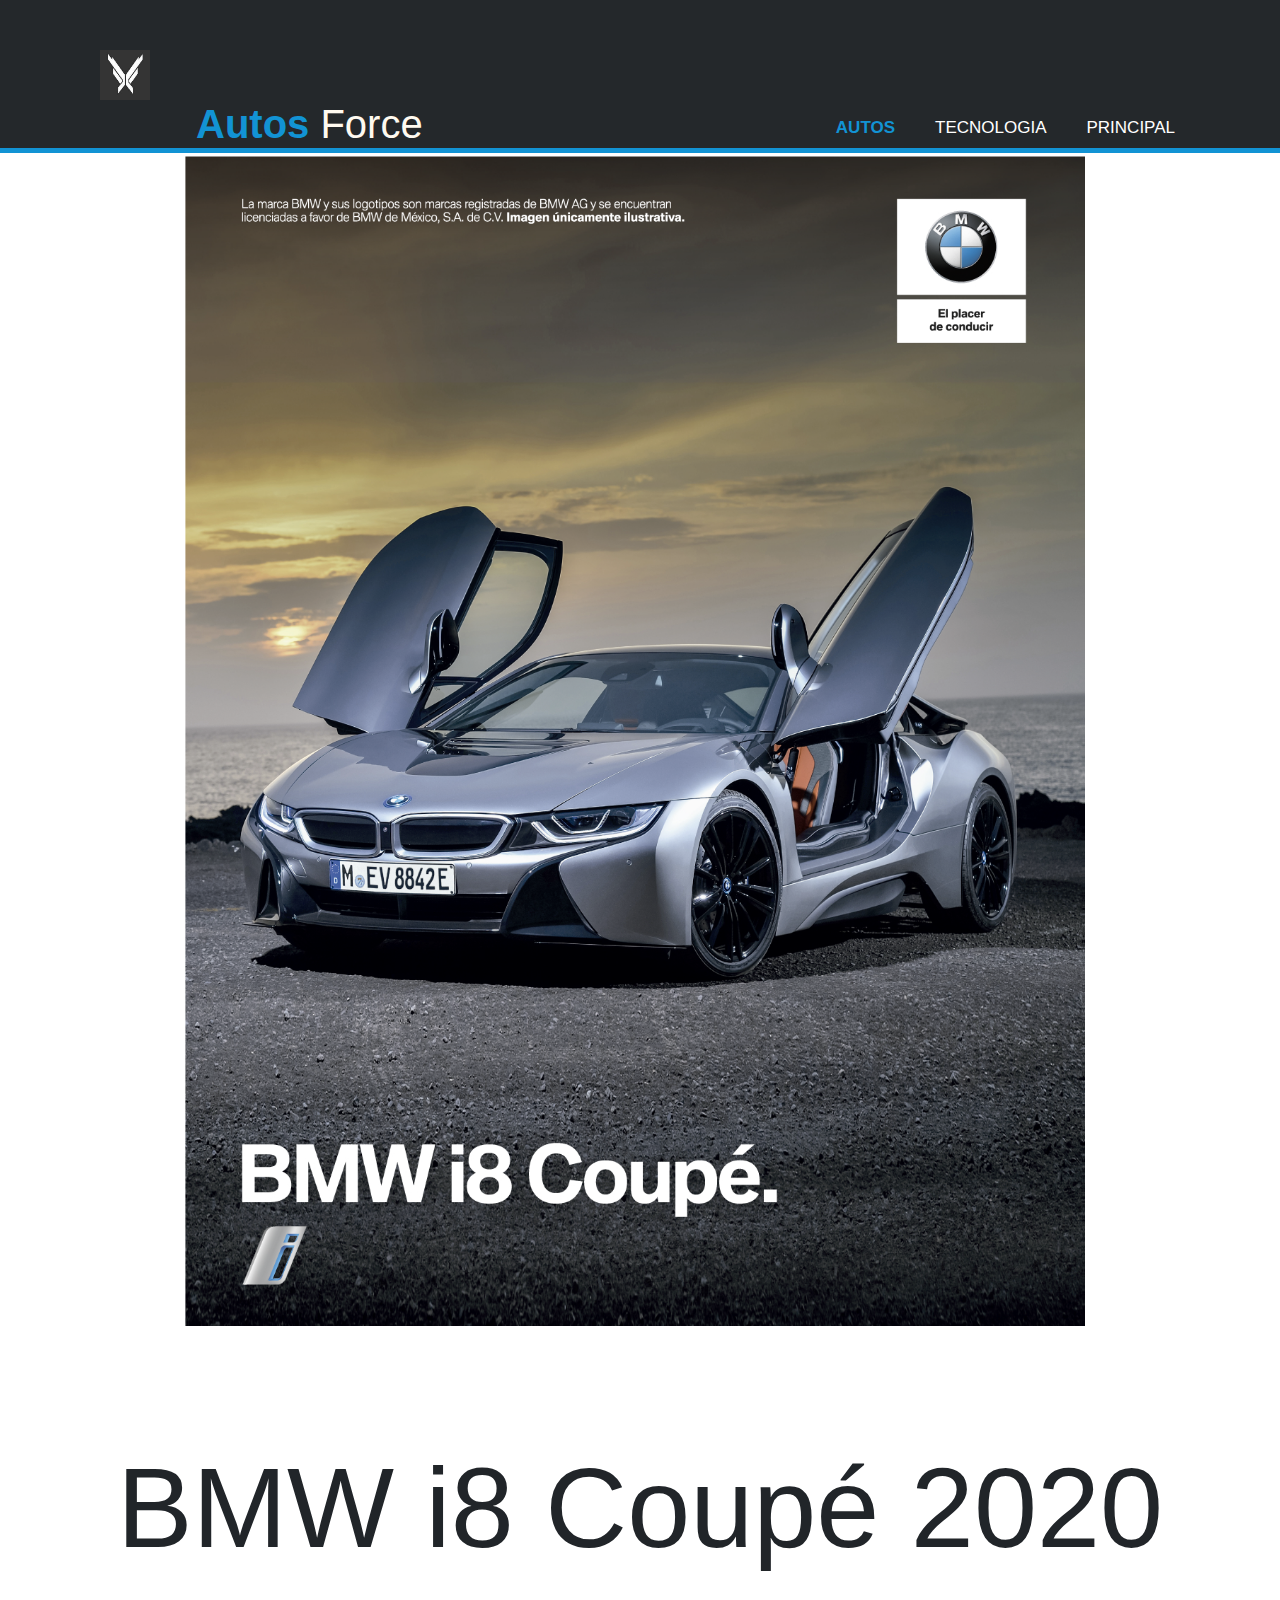
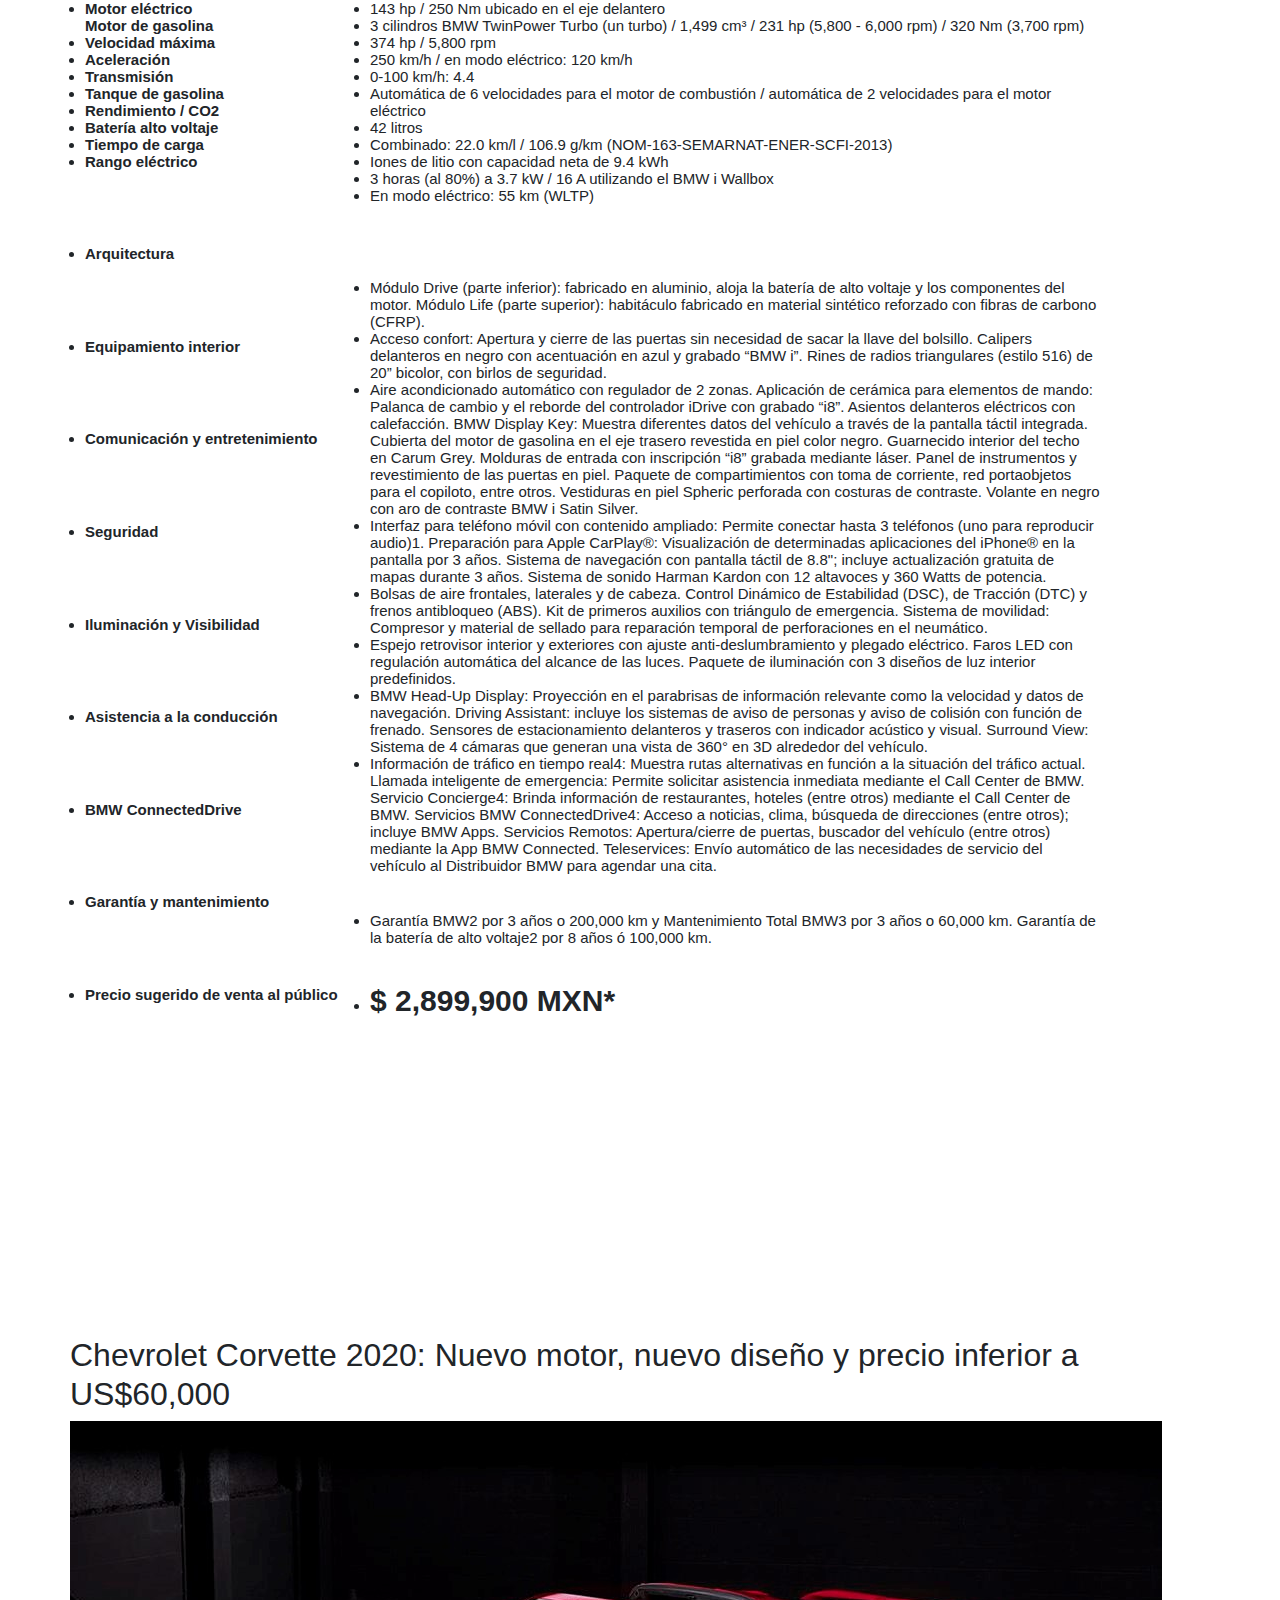
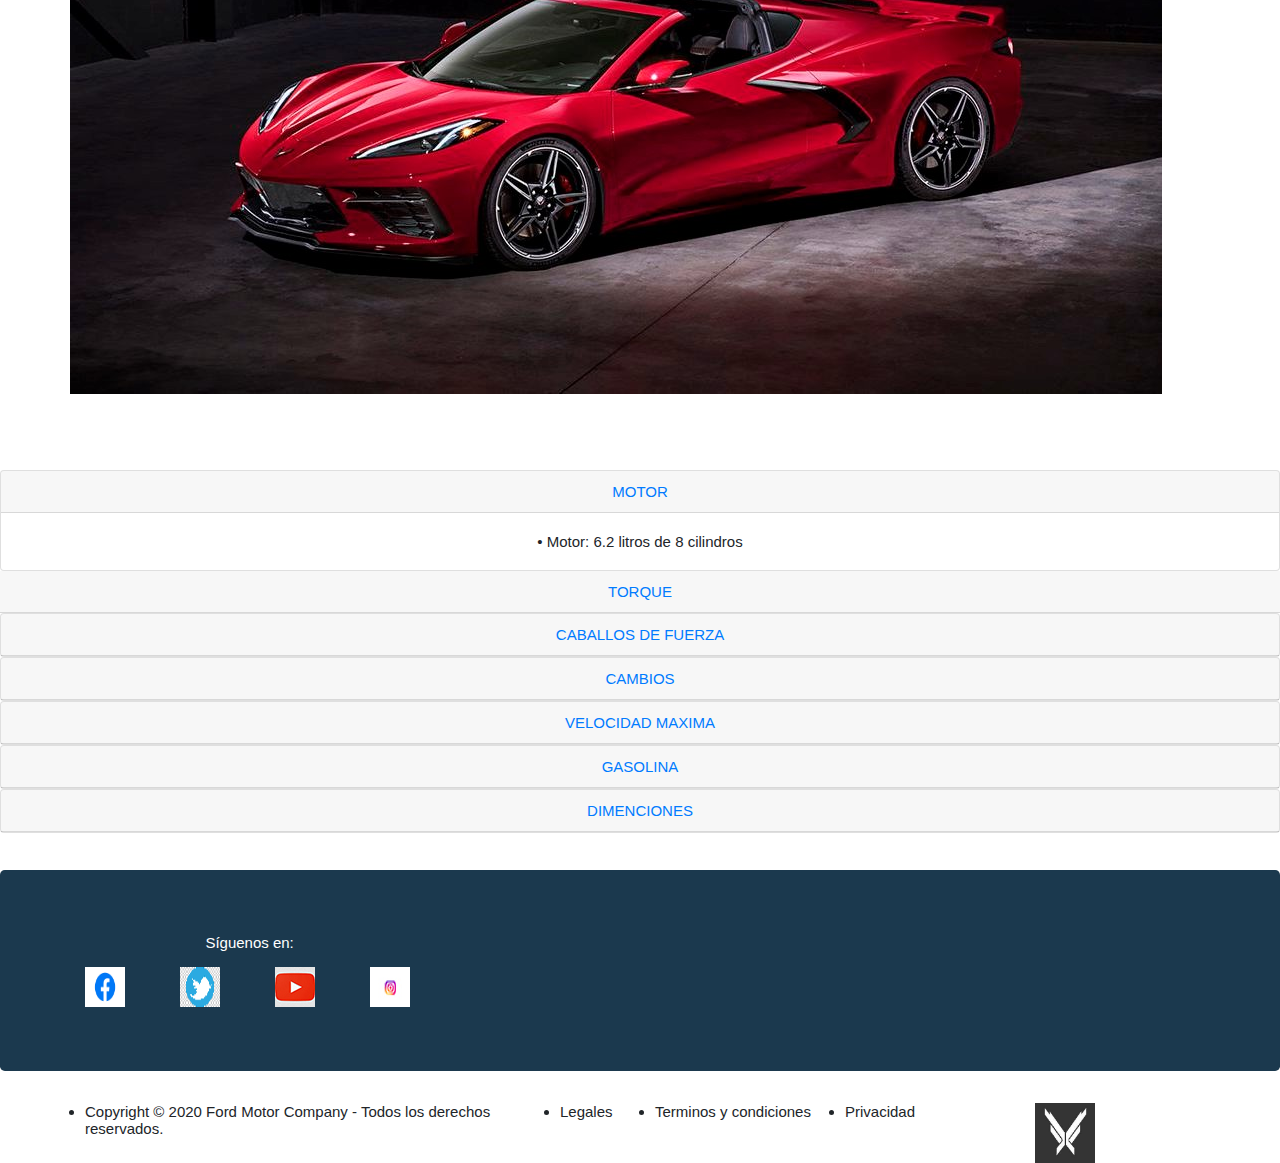
==== commit fabfb8b3: "avance 10" ====
--- a/autos.html
+++ b/autos.html
@@ -183,11 +183,11 @@
                   
                     <div  class="card">
                       <div class="card-header">
-                        <a class="collapsed card-link" data-toggle="collapse" href="#collapseThree">
+                        <a class="collapsed card-link" data-toggle="collapse" href="#collapseFour">
                           CABALLOS DE FUERZA
                         </a>
                       </div>
-                      <div id="collapseThree" class="collapse" data-parent="#accordion">
+                      <div id="collapseFour" class="collapse" data-parent="#accordion">
                         <div class="card-body">
                           •	Caballos de fuerza: 490 o 495 a 6,450 rpm
                         </div>
@@ -195,11 +195,11 @@
                     </div>
                     <div  class="card">
                       <div class="card-header">
-                        <a class="collapsed card-link" data-toggle="collapse" href="#collapseThree">
+                        <a class="collapsed card-link" data-toggle="collapse" href="#collapseFive">
                          CAMBIOS
                         </a>
                       </div>
-                      <div id="collapseThree" class="collapse" data-parent="#accordion">
+                      <div id="collapseFive" class="collapse" data-parent="#accordion">
                         <div class="card-body">
                           •	Cambios: 8 con transmisión automática y modo de cambios manual
                         </div>
@@ -207,11 +207,11 @@
                     </div>
                     <div  class="card">
                       <div class="card-header">
-                        <a class="collapsed card-link" data-toggle="collapse" href="#collapseThree">
+                        <a class="collapsed card-link" data-toggle="collapse" href="#collapseSix">
                        VELOCIDAD MAXIMA
                         </a>
                       </div>
-                      <div id="collapseThree" class="collapse" data-parent="#accordion">
+                      <div id="collapseSix" class="collapse" data-parent="#accordion">
                         <div class="card-body">
                           •	Velocidad máxima: 190 mph (305 km por hora)
                         </div>
@@ -219,11 +219,11 @@
                     </div>
                     <div  class="card">
                       <div class="card-header">
-                        <a class="collapsed card-link" data-toggle="collapse" href="#collapseThree">
+                        <a class="collapsed card-link" data-toggle="collapse" href="#collapseSeven">
                          GASOLINA
                         </a>
                       </div>
-                      <div id="collapseThree" class="collapse" data-parent="#accordion">
+                      <div id="collapseSeven" class="collapse" data-parent="#accordion">
                         <div class="card-body">
                           •	MPG o gasolina (combinado / ciudad / carretera) estimada: 19 / 16/ 26 
                         </div>
@@ -231,11 +231,11 @@
                     </div>
                     <div  class="card">
                       <div class="card-header">
-                        <a class="collapsed card-link" data-toggle="collapse" href="#collapseThree">
+                        <a class="collapsed card-link" data-toggle="collapse" href="#collapseEhigt">
                          DIMENCIONES
                         </a>
                       </div>
-                      <div id="collapseThree" class="collapse" data-parent="#accordion">
+                      <div id="collapseEhigt" class="collapse" data-parent="#accordion">
                         <div class="card-body">
                           •	Dimensiones (largo, ancho, alto): 463.1x190.8x123.5 cm (182.3x76.1x48.6 pulgadas)
                         </div>
@@ -289,7 +289,7 @@
                     </div>
                     <div class="col-sm-1">
                       <picture>
-                        <img  src="./assets/img/footer/youtuve.jpeg" data-img-width="40" data-img-height="40" data-browser="{}" draggable="false" class=" lazyloaded" alt="Sigue a Ford México en sus Redes Sociales: Facebook" style="width: 40px; height: 40px;">
+                        <img  src="./assets/img/footer/youtuve.jpg" data-img-width="40" data-img-height="40" data-browser="{}" draggable="false" class=" lazyloaded" alt="Sigue a Ford México en sus Redes Sociales: Facebook" style="width: 40px; height: 40px;">
                       </picture>
 
 
